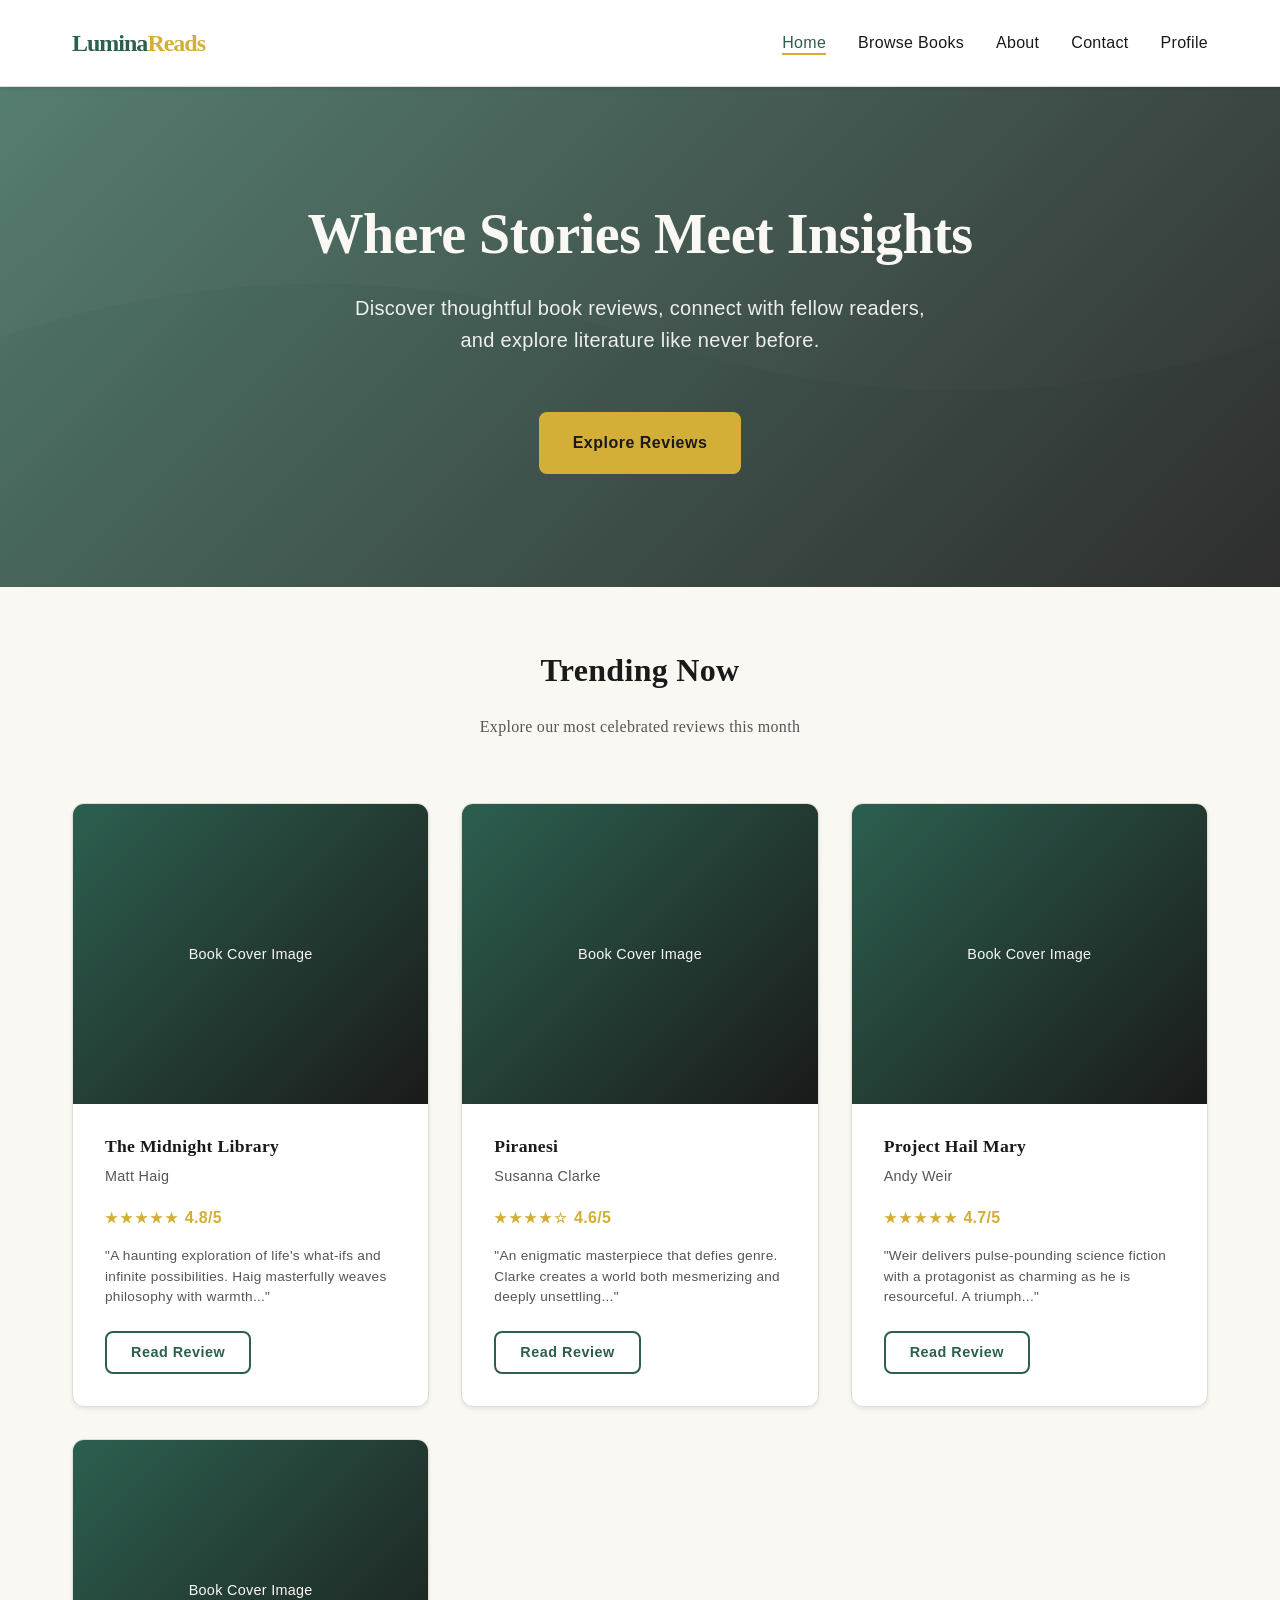
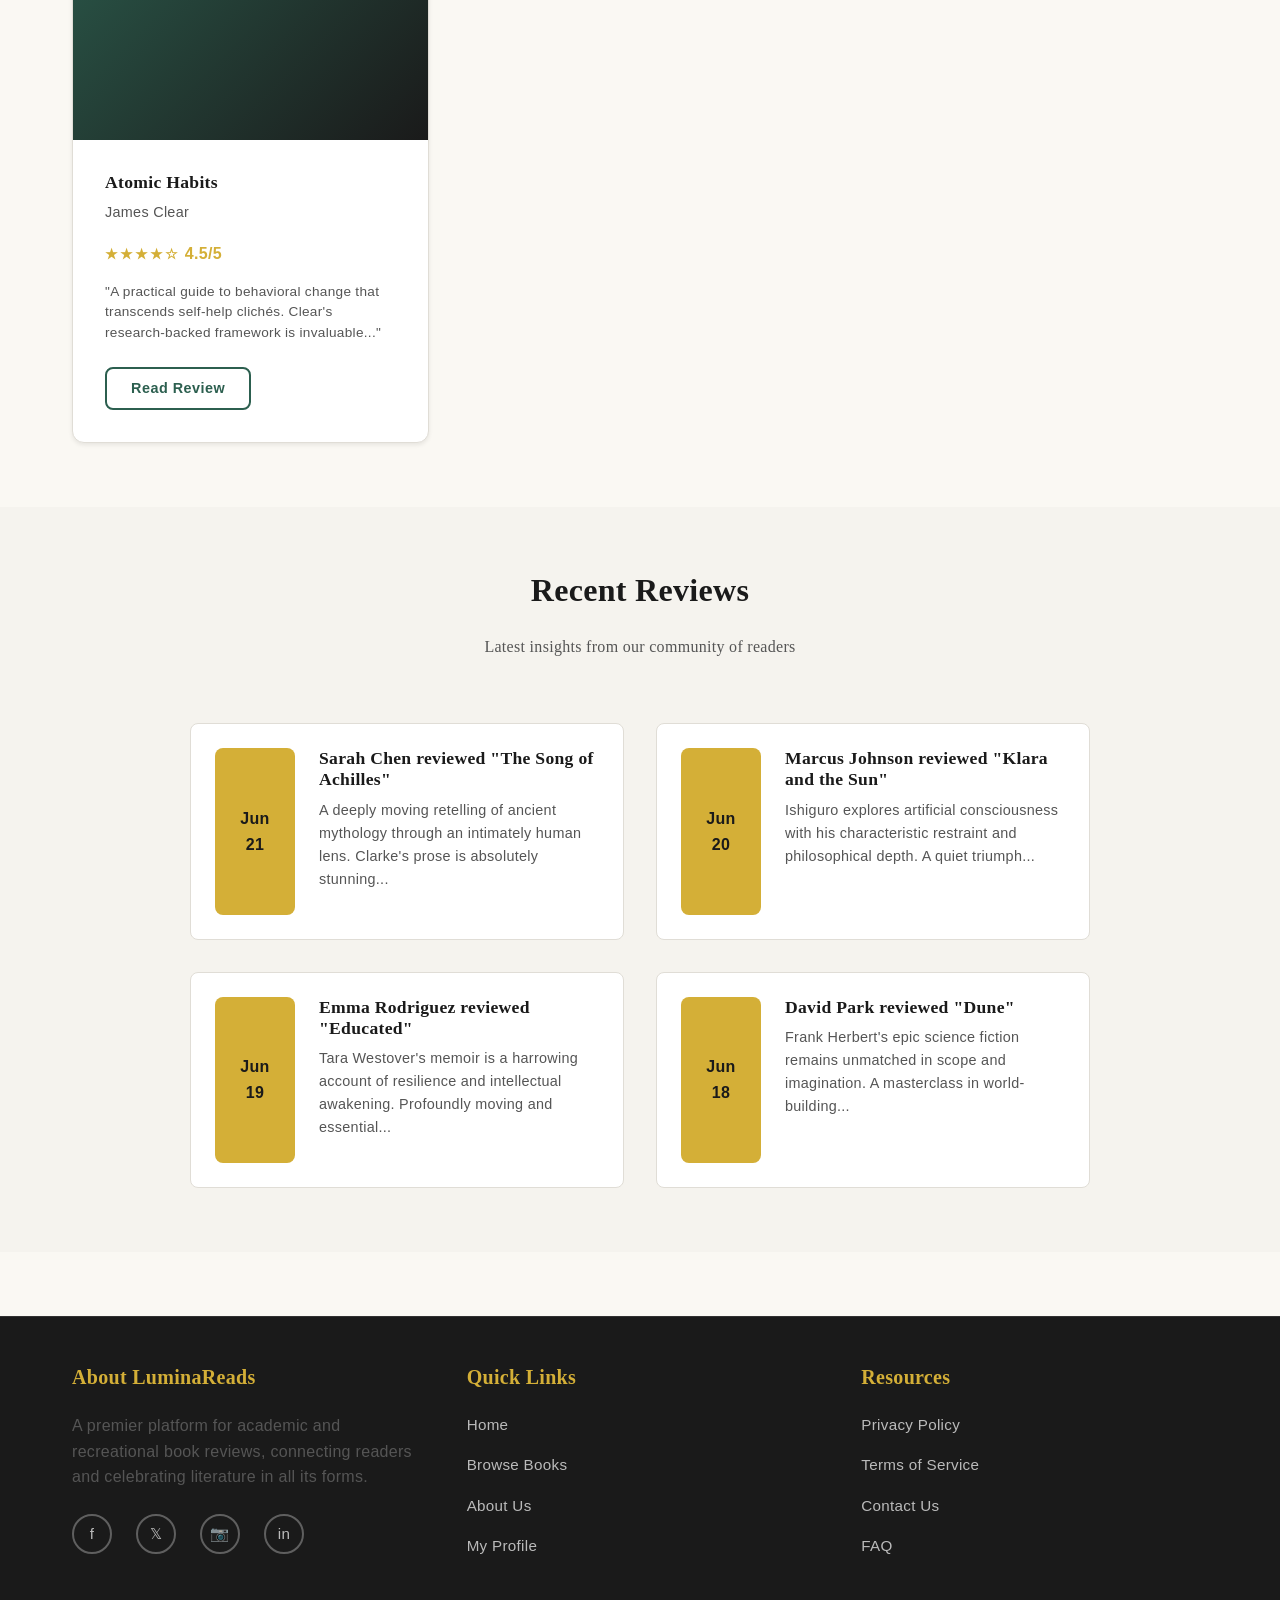
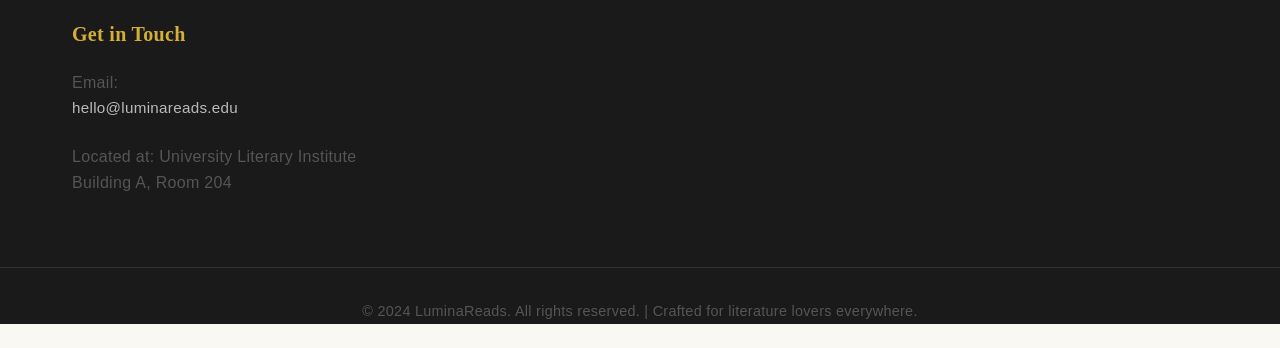
==== index.html @ 2a42e75f "Initial commit from v0" ====
<!DOCTYPE html>
<html lang="en">
<head>
  <meta charset="UTF-8">
  <meta name="viewport" content="width=device-width, initial-scale=1.0">
  <meta name="description" content="LuminaReads - Your Premier Platform for Book Reviews and Literary Insights">
  <title>LuminaReads - Book Reviews & Literary Insights</title>
  <link rel="stylesheet" href="css/styles.css">
</head>
<body>
  <!-- ============================================================
       HEADER & NAVIGATION
       ============================================================ -->
  <header>
    <div class="header-container">
      <div class="logo">Lumina<span>Reads</span></div>
      <nav>
        <ul>
          <li><a href="index.html" class="active">Home</a></li>
          <li><a href="books.html">Browse Books</a></li>
          <li><a href="about.html">About</a></li>
          <li><a href="contact.html">Contact</a></li>
          <li><a href="profile.html">Profile</a></li>
        </ul>
      </nav>
    </div>
  </header>

  <!-- ============================================================
       HERO SECTION
       ============================================================ -->
  <section class="hero">
    <h1>Where Stories Meet Insights</h1>
    <p class="subtitle">Discover thoughtful book reviews, connect with fellow readers, and explore literature like never before.</p>
    <a href="books.html" class="btn btn-primary">Explore Reviews</a>
  </section>

  <!-- ============================================================
       FEATURED BOOKS SECTION
       ============================================================ -->
  <section class="section">
    <div class="container">
      <div class="section-title">
        <h2>Trending Now</h2>
        <p>Explore our most celebrated reviews this month</p>
      </div>

      <div class="grid grid-3">
        <!-- Book Card 1 -->
        <div class="book-card">
          <div class="book-card-image">
            <span>Book Cover Image</span>
          </div>
          <div class="book-card-content">
            <h3 class="book-card-title">The Midnight Library</h3>
            <p class="book-card-author">Matt Haig</p>
            <div class="rating">
              <span class="stars">★★★★★</span> 4.8/5
            </div>
            <p class="review-snippet">"A haunting exploration of life's what-ifs and infinite possibilities. Haig masterfully weaves philosophy with warmth..."</p>
            <div class="book-card-footer">
              <a href="book-detail.html" class="btn btn-small btn-secondary">Read Review</a>
            </div>
          </div>
        </div>

        <!-- Book Card 2 -->
        <div class="book-card">
          <div class="book-card-image">
            <span>Book Cover Image</span>
          </div>
          <div class="book-card-content">
            <h3 class="book-card-title">Piranesi</h3>
            <p class="book-card-author">Susanna Clarke</p>
            <div class="rating">
              <span class="stars">★★★★☆</span> 4.6/5
            </div>
            <p class="review-snippet">"An enigmatic masterpiece that defies genre. Clarke creates a world both mesmerizing and deeply unsettling..."</p>
            <div class="book-card-footer">
              <a href="book-detail.html" class="btn btn-small btn-secondary">Read Review</a>
            </div>
          </div>
        </div>

        <!-- Book Card 3 -->
        <div class="book-card">
          <div class="book-card-image">
            <span>Book Cover Image</span>
          </div>
          <div class="book-card-content">
            <h3 class="book-card-title">Project Hail Mary</h3>
            <p class="book-card-author">Andy Weir</p>
            <div class="rating">
              <span class="stars">★★★★★</span> 4.7/5
            </div>
            <p class="review-snippet">"Weir delivers pulse-pounding science fiction with a protagonist as charming as he is resourceful. A triumph..."</p>
            <div class="book-card-footer">
              <a href="book-detail.html" class="btn btn-small btn-secondary">Read Review</a>
            </div>
          </div>
        </div>

        <!-- Book Card 4 -->
        <div class="book-card">
          <div class="book-card-image">
            <span>Book Cover Image</span>
          </div>
          <div class="book-card-content">
            <h3 class="book-card-title">Atomic Habits</h3>
            <p class="book-card-author">James Clear</p>
            <div class="rating">
              <span class="stars">★★★★☆</span> 4.5/5
            </div>
            <p class="review-snippet">"A practical guide to behavioral change that transcends self-help clichés. Clear's research-backed framework is invaluable..."</p>
            <div class="book-card-footer">
              <a href="book-detail.html" class="btn btn-small btn-secondary">Read Review</a>
            </div>
          </div>
        </div>
      </div>
    </div>
  </section>

  <!-- ============================================================
       RECENT ACTIVITY SECTION
       ============================================================ -->
  <section class="section" style="background-color: var(--hover-bg);">
    <div class="container">
      <div class="section-title">
        <h2>Recent Reviews</h2>
        <p>Latest insights from our community of readers</p>
      </div>

      <div class="grid grid-2" style="max-width: 900px; margin: 0 auto;">
        <!-- Activity Item 1 -->
        <div class="activity-item">
          <div class="activity-date">
            <strong>Jun</strong>
            <span>21</span>
          </div>
          <div class="activity-info">
            <h5>Sarah Chen reviewed "The Song of Achilles"</h5>
            <p class="activity-text">A deeply moving retelling of ancient mythology through an intimately human lens. Clarke's prose is absolutely stunning...</p>
          </div>
        </div>

        <!-- Activity Item 2 -->
        <div class="activity-item">
          <div class="activity-date">
            <strong>Jun</strong>
            <span>20</span>
          </div>
          <div class="activity-info">
            <h5>Marcus Johnson reviewed "Klara and the Sun"</h5>
            <p class="activity-text">Ishiguro explores artificial consciousness with his characteristic restraint and philosophical depth. A quiet triumph...</p>
          </div>
        </div>

        <!-- Activity Item 3 -->
        <div class="activity-item">
          <div class="activity-date">
            <strong>Jun</strong>
            <span>19</span>
          </div>
          <div class="activity-info">
            <h5>Emma Rodriguez reviewed "Educated"</h5>
            <p class="activity-text">Tara Westover's memoir is a harrowing account of resilience and intellectual awakening. Profoundly moving and essential...</p>
          </div>
        </div>

        <!-- Activity Item 4 -->
        <div class="activity-item">
          <div class="activity-date">
            <strong>Jun</strong>
            <span>18</span>
          </div>
          <div class="activity-info">
            <h5>David Park reviewed "Dune"</h5>
            <p class="activity-text">Frank Herbert's epic science fiction remains unmatched in scope and imagination. A masterclass in world-building...</p>
          </div>
        </div>
      </div>
    </div>
  </section>

  <!-- ============================================================
       FOOTER
       ============================================================ -->
  <footer>
    <div class="footer-container">
      <div class="footer-section">
        <h4>About LuminaReads</h4>
        <p>A premier platform for academic and recreational book reviews, connecting readers and celebrating literature in all its forms.</p>
        <div class="social-links">
          <a href="#" title="Facebook">f</a>
          <a href="#" title="Twitter">𝕏</a>
          <a href="#" title="Instagram">📷</a>
          <a href="#" title="LinkedIn">in</a>
        </div>
      </div>
      <div class="footer-section">
        <h4>Quick Links</h4>
        <ul>
          <li><a href="index.html">Home</a></li>
          <li><a href="books.html">Browse Books</a></li>
          <li><a href="about.html">About Us</a></li>
          <li><a href="profile.html">My Profile</a></li>
        </ul>
      </div>
      <div class="footer-section">
        <h4>Resources</h4>
        <ul>
          <li><a href="#privacy">Privacy Policy</a></li>
          <li><a href="#terms">Terms of Service</a></li>
          <li><a href="contact.html">Contact Us</a></li>
          <li><a href="#faq">FAQ</a></li>
        </ul>
      </div>
      <div class="footer-section">
        <h4>Get in Touch</h4>
        <p>Email: <a href="mailto:hello@luminareads.edu">hello@luminareads.edu</a></p>
        <p>Located at: University Literary Institute<br>Building A, Room 204</p>
      </div>
    </div>
    <div class="footer-bottom">
      <p>&copy; 2024 LuminaReads. All rights reserved. | Crafted for literature lovers everywhere.</p>
    </div>
  </footer>
</body>
</html>
---- css/styles.css ----
/* ============================================================
   LUMINAREADS - Global Stylesheet
   Professional Book Review Platform
   ============================================================ */

/* ============================================================
   1. CSS VARIABLES & COLOR PALETTE
   ============================================================ */

:root {
  /* Primary Colors */
  --primary: #1a1a1a;           /* Deep charcoal for text */
  --secondary: #2c5f4f;         /* Emerald green for accents */
  --accent: #d4af37;            /* Warm gold for highlights */
  --background: #faf8f3;        /* Warm cream/off-white */
  --surface: #ffffff;           /* Pure white for cards */
  
  /* Neutral Palette */
  --text-primary: #1a1a1a;
  --text-secondary: #555555;
  --text-light: #999999;
  --border-color: #e0ddd6;
  --hover-bg: #f5f3ee;
  
  /* Typography */
  --font-serif: 'Georgia', 'Garamond', serif;
  --font-sans: 'Segoe UI', 'Trebuchet MS', sans-serif;
  
  /* Spacing */
  --spacing-xs: 0.5rem;
  --spacing-sm: 1rem;
  --spacing-md: 1.5rem;
  --spacing-lg: 2rem;
  --spacing-xl: 3rem;
  --spacing-xxl: 4rem;
  
  /* Border Radius */
  --radius-sm: 4px;
  --radius-md: 8px;
  --radius-lg: 12px;
  
  /* Shadows */
  --shadow-sm: 0 2px 4px rgba(0, 0, 0, 0.08);
  --shadow-md: 0 4px 12px rgba(0, 0, 0, 0.12);
  --shadow-lg: 0 12px 32px rgba(0, 0, 0, 0.15);
  
  /* Transitions */
  --transition: all 0.3s ease;
}

/* ============================================================
   2. RESET & BASE STYLES
   ============================================================ */

* {
  margin: 0;
  padding: 0;
  box-sizing: border-box;
}

html {
  scroll-behavior: smooth;
  font-size: 16px;
}

body {
  font-family: var(--font-sans);
  background-color: var(--background);
  color: var(--text-primary);
  line-height: 1.6;
  letter-spacing: 0.3px;
}

img {
  max-width: 100%;
  height: auto;
  display: block;
}

a {
  color: var(--secondary);
  text-decoration: none;
  transition: var(--transition);
}

a:hover {
  color: var(--accent);
}

/* ============================================================
   3. TYPOGRAPHY
   ============================================================ */

h1, h2, h3, h4, h5, h6 {
  font-family: var(--font-serif);
  color: var(--text-primary);
  margin-bottom: var(--spacing-sm);
  line-height: 1.2;
  font-weight: 600;
}

h1 {
  font-size: 3rem;
  letter-spacing: -0.5px;
}

h2 {
  font-size: 2rem;
  margin-bottom: var(--spacing-md);
}

h3 {
  font-size: 1.5rem;
  margin-bottom: var(--spacing-sm);
}

h4 {
  font-size: 1.25rem;
}

h5 {
  font-size: 1.1rem;
}

h6 {
  font-size: 1rem;
}

p {
  margin-bottom: var(--spacing-md);
  color: var(--text-secondary);
}

.subtitle {
  font-size: 1.1rem;
  color: var(--text-secondary);
  margin-bottom: var(--spacing-lg);
}

/* ============================================================
   4. HEADER & NAVIGATION
   ============================================================ */

header {
  background-color: var(--surface);
  border-bottom: 1px solid var(--border-color);
  position: sticky;
  top: 0;
  z-index: 1000;
  box-shadow: var(--shadow-sm);
}

.header-container {
  display: flex;
  justify-content: space-between;
  align-items: center;
  max-width: 1200px;
  margin: 0 auto;
  padding: var(--spacing-md) var(--spacing-lg);
}

.logo {
  font-family: var(--font-serif);
  font-size: 1.5rem;
  font-weight: 700;
  color: var(--secondary);
  letter-spacing: -1px;
}

.logo span {
  color: var(--accent);
}

nav ul {
  display: flex;
  list-style: none;
  gap: var(--spacing-lg);
}

nav a {
  font-weight: 500;
  color: var(--text-primary);
  position: relative;
  padding-bottom: 4px;
}

nav a::after {
  content: '';
  position: absolute;
  bottom: 0;
  left: 0;
  width: 0;
  height: 2px;
  background-color: var(--accent);
  transition: width 0.3s ease;
}

nav a:hover::after,
nav a.active::after {
  width: 100%;
}

nav a.active {
  color: var(--secondary);
}

/* ============================================================
   5. FOOTER
   ============================================================ */

footer {
  background-color: var(--primary);
  color: var(--background);
  margin-top: var(--spacing-xxl);
  border-top: 1px solid rgba(255, 255, 255, 0.1);
}

.footer-container {
  max-width: 1200px;
  margin: 0 auto;
  padding: var(--spacing-xl) var(--spacing-lg);
  display: grid;
  grid-template-columns: repeat(auto-fit, minmax(250px, 1fr));
  gap: var(--spacing-xl);
}

.footer-section h4 {
  color: var(--accent);
  margin-bottom: var(--spacing-md);
  font-family: var(--font-serif);
}

.footer-section ul {
  list-style: none;
}

.footer-section a {
  color: rgba(255, 255, 255, 0.7);
  font-size: 0.95rem;
  margin-bottom: var(--spacing-sm);
  display: block;
}

.footer-section a:hover {
  color: var(--accent);
}

.social-links {
  display: flex;
  gap: var(--spacing-md);
}

.social-links a {
  display: inline-flex;
  align-items: center;
  justify-content: center;
  width: 40px;
  height: 40px;
  border: 2px solid rgba(255, 255, 255, 0.3);
  border-radius: 50%;
  transition: var(--transition);
  margin: 0;
}

.social-links a:hover {
  border-color: var(--accent);
  background-color: var(--accent);
}

.footer-bottom {
  text-align: center;
  padding-top: var(--spacing-lg);
  border-top: 1px solid rgba(255, 255, 255, 0.1);
  color: rgba(255, 255, 255, 0.6);
  font-size: 0.9rem;
}

/* ============================================================
   6. BUTTONS & FORMS
   ============================================================ */

.btn {
  display: inline-block;
  padding: var(--spacing-sm) var(--spacing-lg);
  border: 2px solid var(--secondary);
  background-color: var(--secondary);
  color: var(--background);
  font-family: var(--font-sans);
  font-size: 1rem;
  font-weight: 600;
  border-radius: var(--radius-md);
  cursor: pointer;
  transition: var(--transition);
  text-align: center;
  letter-spacing: 0.5px;
}

.btn:hover {
  background-color: var(--accent);
  border-color: var(--accent);
  transform: translateY(-2px);
  box-shadow: var(--shadow-md);
}

.btn-primary {
  background-color: var(--secondary);
  border-color: var(--secondary);
}

.btn-secondary {
  background-color: transparent;
  color: var(--secondary);
  border-color: var(--secondary);
}

.btn-secondary:hover {
  background-color: var(--secondary);
  color: var(--background);
}

.btn-small {
  padding: var(--spacing-xs) var(--spacing-md);
  font-size: 0.9rem;
}

form {
  display: flex;
  flex-direction: column;
  gap: var(--spacing-md);
}

.form-group {
  display: flex;
  flex-direction: column;
}

label {
  font-weight: 600;
  margin-bottom: var(--spacing-xs);
  color: var(--text-primary);
}

input,
textarea,
select {
  padding: var(--spacing-sm);
  border: 1px solid var(--border-color);
  border-radius: var(--radius-md);
  font-family: var(--font-sans);
  font-size: 1rem;
  background-color: var(--surface);
  color: var(--text-primary);
  transition: var(--transition);
}

input:focus,
textarea:focus,
select:focus {
  outline: none;
  border-color: var(--secondary);
  box-shadow: 0 0 0 3px rgba(44, 95, 79, 0.1);
}

textarea {
  resize: vertical;
  min-height: 120px;
  font-family: var(--font-sans);
}

/* ============================================================
   7. CARDS & CONTAINERS
   ============================================================ */

.card {
  background-color: var(--surface);
  border: 1px solid var(--border-color);
  border-radius: var(--radius-lg);
  padding: var(--spacing-lg);
  transition: var(--transition);
  box-shadow: var(--shadow-sm);
}

.card:hover {
  box-shadow: var(--shadow-lg);
  transform: translateY(-4px);
}

.book-card {
  background-color: var(--surface);
  border: 1px solid var(--border-color);
  border-radius: var(--radius-lg);
  overflow: hidden;
  transition: var(--transition);
  box-shadow: var(--shadow-sm);
}

.book-card:hover {
  box-shadow: var(--shadow-lg);
  transform: translateY(-6px);
}

.book-card-image {
  width: 100%;
  height: 300px;
  background: linear-gradient(135deg, #2c5f4f 0%, #1a1a1a 100%);
  display: flex;
  align-items: center;
  justify-content: center;
  color: var(--background);
  font-size: 0.9rem;
  overflow: hidden;
  position: relative;
}

.book-card-image img {
  width: 100%;
  height: 100%;
  object-fit: cover;
}

.book-card-content {
  padding: var(--spacing-lg);
}

.book-card-title {
  font-family: var(--font-serif);
  font-size: 1.1rem;
  margin-bottom: var(--spacing-xs);
}

.book-card-author {
  color: var(--text-secondary);
  font-size: 0.9rem;
  margin-bottom: var(--spacing-sm);
}

.rating {
  color: var(--accent);
  font-weight: 600;
  margin-bottom: var(--spacing-sm);
}

.stars {
  color: var(--accent);
  font-size: 0.9rem;
  letter-spacing: 2px;
}

.review-snippet {
  color: var(--text-secondary);
  font-size: 0.85rem;
  line-height: 1.5;
  margin-bottom: var(--spacing-md);
}

.book-card-footer {
  display: flex;
  justify-content: space-between;
  align-items: center;
}

/* ============================================================
   8. LAYOUT SECTIONS
   ============================================================ */

.container {
  max-width: 1200px;
  margin: 0 auto;
  padding: 0 var(--spacing-lg);
}

.section {
  padding: var(--spacing-xxl) var(--spacing-lg);
}

.section-title {
  text-align: center;
  margin-bottom: var(--spacing-xxl);
  font-family: var(--font-serif);
}

.section-title h2 {
  margin-bottom: var(--spacing-md);
}

.section-title p {
  color: var(--text-secondary);
  max-width: 600px;
  margin: 0 auto;
}

/* ============================================================
   9. GRIDS
   ============================================================ */

.grid {
  display: grid;
  gap: var(--spacing-lg);
}

.grid-2 {
  grid-template-columns: repeat(auto-fit, minmax(350px, 1fr));
}

.grid-3 {
  grid-template-columns: repeat(auto-fit, minmax(280px, 1fr));
}

.grid-4 {
  grid-template-columns: repeat(auto-fit, minmax(240px, 1fr));
}

/* ============================================================
   10. HERO SECTION
   ============================================================ */

.hero {
  background: linear-gradient(135deg, rgba(44, 95, 79, 0.8) 0%, rgba(26, 26, 26, 0.9) 100%),
              url('data:image/svg+xml,<svg xmlns="http://www.w3.org/2000/svg" viewBox="0 0 1200 600"><rect fill="%23faf8f3" width="1200" height="600"/><path fill="%232c5f4f" opacity="0.1" d="M0 300 Q300 200 600 300 T1200 300 L1200 600 L0 600 Z"/></svg>');
  background-size: cover;
  background-position: center;
  color: var(--background);
  padding: var(--spacing-xxl) var(--spacing-lg);
  text-align: center;
  min-height: 500px;
  display: flex;
  flex-direction: column;
  justify-content: center;
  align-items: center;
}

.hero h1 {
  color: var(--background);
  margin-bottom: var(--spacing-md);
  font-size: 3.5rem;
}

.hero p {
  color: rgba(255, 255, 255, 0.9);
  font-size: 1.25rem;
  margin-bottom: var(--spacing-lg);
  max-width: 600px;
}

.hero .btn {
  align-self: center;
  margin-top: var(--spacing-md);
  background-color: var(--accent);
  border-color: var(--accent);
  color: var(--primary);
}

.hero .btn:hover {
  background-color: var(--background);
  border-color: var(--background);
  color: var(--primary);
}

/* ============================================================
   11. SIDEBAR & FILTERING
   ============================================================ */

.content-wrapper {
  display: grid;
  grid-template-columns: 280px 1fr;
  gap: var(--spacing-xl);
  padding: var(--spacing-xl) var(--spacing-lg);
  max-width: 1400px;
  margin: 0 auto;
}

.sidebar {
  background-color: var(--surface);
  border: 1px solid var(--border-color);
  border-radius: var(--radius-lg);
  padding: var(--spacing-lg);
  height: fit-content;
  box-shadow: var(--shadow-sm);
}

.filter-group {
  margin-bottom: var(--spacing-lg);
  padding-bottom: var(--spacing-lg);
  border-bottom: 1px solid var(--border-color);
}

.filter-group:last-child {
  border-bottom: none;
  margin-bottom: 0;
  padding-bottom: 0;
}

.filter-group h4 {
  margin-bottom: var(--spacing-md);
  font-size: 1rem;
}

.filter-option {
  display: flex;
  align-items: center;
  margin-bottom: var(--spacing-sm);
  cursor: pointer;
}

.filter-option input[type="radio"],
.filter-option input[type="checkbox"] {
  margin-right: var(--spacing-sm);
  cursor: pointer;
}

.filter-option label {
  cursor: pointer;
  margin: 0;
  font-weight: 400;
  color: var(--text-secondary);
}

.filter-option:hover label {
  color: var(--secondary);
}

/* ============================================================
   12. PROFILE & COMMENTS
   ============================================================ */

.profile-banner {
  background-color: var(--surface);
  border-bottom: 1px solid var(--border-color);
  padding: var(--spacing-xl) var(--spacing-lg);
  display: grid;
  grid-template-columns: auto 1fr;
  gap: var(--spacing-lg);
  align-items: center;
}

.profile-avatar {
  width: 120px;
  height: 120px;
  border-radius: 50%;
  background: linear-gradient(135deg, #2c5f4f 0%, #1a1a1a 100%);
  display: flex;
  align-items: center;
  justify-content: center;
  color: var(--background);
  font-size: 3rem;
}

.profile-info h2 {
  margin-bottom: var(--spacing-xs);
}

.profile-bio {
  color: var(--text-secondary);
  margin-bottom: var(--spacing-md);
}

.profile-stats {
  display: flex;
  gap: var(--spacing-xl);
}

.stat {
  text-align: center;
}

.stat-value {
  font-size: 1.5rem;
  font-weight: 700;
  color: var(--secondary);
}

.stat-label {
  font-size: 0.85rem;
  color: var(--text-secondary);
}

/* Comment Section */

.comment-section {
  margin-top: var(--spacing-xl);
  padding-top: var(--spacing-xl);
  border-top: 1px solid var(--border-color);
}

.comment {
  display: grid;
  grid-template-columns: 60px 1fr;
  gap: var(--spacing-lg);
  padding: var(--spacing-lg);
  background-color: var(--surface);
  border: 1px solid var(--border-color);
  border-radius: var(--radius-md);
  margin-bottom: var(--spacing-md);
}

.comment-avatar {
  width: 60px;
  height: 60px;
  border-radius: 50%;
  background: linear-gradient(135deg, #d4af37 0%, #2c5f4f 100%);
  display: flex;
  align-items: center;
  justify-content: center;
  color: var(--background);
  font-weight: 700;
}

.comment-body h5 {
  margin-bottom: var(--spacing-xs);
}

.comment-meta {
  font-size: 0.85rem;
  color: var(--text-light);
  margin-bottom: var(--spacing-sm);
}

.comment-text {
  color: var(--text-secondary);
  line-height: 1.6;
}

/* ============================================================
   13. BOOK DETAIL
   ============================================================ */

.book-detail-header {
  display: grid;
  grid-template-columns: 300px 1fr;
  gap: var(--spacing-xl);
  padding: var(--spacing-xl) var(--spacing-lg);
  max-width: 1200px;
  margin: 0 auto;
}

.book-detail-image {
  width: 100%;
  height: 450px;
  background: linear-gradient(135deg, #2c5f4f 0%, #1a1a1a 100%);
  border-radius: var(--radius-lg);
  display: flex;
  align-items: center;
  justify-content: center;
  color: var(--background);
  font-size: 0.9rem;
  box-shadow: var(--shadow-lg);
}

.book-detail-image img {
  width: 100%;
  height: 100%;
  object-fit: cover;
  border-radius: var(--radius-lg);
}

.book-detail-info h1 {
  margin-bottom: var(--spacing-md);
}

.book-meta {
  display: flex;
  flex-wrap: wrap;
  gap: var(--spacing-md);
  margin-bottom: var(--spacing-lg);
}

.book-meta-item {
  display: flex;
  flex-direction: column;
}

.book-meta-label {
  font-size: 0.85rem;
  color: var(--text-light);
  font-weight: 600;
  text-transform: uppercase;
  letter-spacing: 1px;
}

.book-meta-value {
  font-size: 1.1rem;
  color: var(--text-primary);
  margin-top: 2px;
}

.rating-badge {
  background-color: var(--accent);
  color: var(--primary);
  padding: var(--spacing-md) var(--spacing-lg);
  border-radius: var(--radius-md);
  font-weight: 700;
  display: inline-block;
  margin-bottom: var(--spacing-lg);
}

.rating-badge span {
  display: block;
  font-size: 0.85rem;
  font-weight: 400;
  opacity: 0.85;
}

.review-content {
  max-width: 800px;
  padding: var(--spacing-xl) var(--spacing-lg);
  background-color: var(--surface);
  border: 1px solid var(--border-color);
  border-radius: var(--radius-lg);
  margin: var(--spacing-xl) auto;
}

.review-content h3 {
  font-family: var(--font-serif);
  margin-top: var(--spacing-lg);
  margin-bottom: var(--spacing-md);
}

.review-content p {
  line-height: 1.8;
  color: var(--text-secondary);
}

.pull-quote {
  border-left: 4px solid var(--accent);
  padding-left: var(--spacing-lg);
  margin: var(--spacing-lg) 0;
  font-style: italic;
  color: var(--text-primary);
  font-size: 1.1rem;
}

/* ============================================================
   14. RECENT ACTIVITY
   ============================================================ */

.activity-list {
  display: flex;
  flex-direction: column;
  gap: var(--spacing-md);
}

.activity-item {
  display: grid;
  grid-template-columns: 80px 1fr;
  gap: var(--spacing-md);
  padding: var(--spacing-md);
  background-color: var(--surface);
  border-radius: var(--radius-md);
  border: 1px solid var(--border-color);
  transition: var(--transition);
}

.activity-item:hover {
  background-color: var(--hover-bg);
}

.activity-date {
  background-color: var(--accent);
  color: var(--primary);
  border-radius: var(--radius-md);
  display: flex;
  flex-direction: column;
  align-items: center;
  justify-content: center;
  padding: var(--spacing-sm);
  font-weight: 700;
  text-align: center;
}

.activity-info h5 {
  margin-bottom: var(--spacing-xs);
}

.activity-text {
  color: var(--text-secondary);
  font-size: 0.9rem;
}

/* ============================================================
   15. RESPONSIVE DESIGN
   ============================================================ */

@media (max-width: 768px) {
  h1 {
    font-size: 2rem;
  }

  h2 {
    font-size: 1.5rem;
  }

  .header-container {
    flex-direction: column;
    gap: var(--spacing-md);
    padding: var(--spacing-md);
  }

  nav ul {
    gap: var(--spacing-md);
    justify-content: center;
    flex-wrap: wrap;
  }

  .hero h1 {
    font-size: 2rem;
  }

  .hero p {
    font-size: 1rem;
  }

  .hero {
    min-height: 350px;
  }

  .content-wrapper {
    grid-template-columns: 1fr;
    padding: var(--spacing-lg);
  }

  .sidebar {
    display: grid;
    grid-template-columns: repeat(auto-fit, minmax(200px, 1fr));
    gap: var(--spacing-md);
    height: auto;
  }

  .filter-group {
    border-bottom: none;
    border-right: 1px solid var(--border-color);
    margin-bottom: 0;
    padding-bottom: 0;
    padding-right: var(--spacing-md);
  }

  .filter-group:last-child {
    border-right: none;
  }

  .book-detail-header {
    grid-template-columns: 1fr;
    padding: var(--spacing-lg);
  }

  .book-detail-image {
    height: 350px;
  }

  .profile-banner {
    grid-template-columns: 1fr;
    text-align: center;
  }

  .profile-stats {
    justify-content: center;
  }

  .footer-container {
    grid-template-columns: 1fr;
  }
}

@media (max-width: 480px) {
  :root {
    --spacing-lg: 1.5rem;
    --spacing-xl: 2rem;
  }

  h1 {
    font-size: 1.5rem;
  }

  h2 {
    font-size: 1.25rem;
  }

  nav ul {
    flex-direction: column;
    align-items: center;
    gap: var(--spacing-sm);
  }

  .grid-2,
  .grid-3,
  .grid-4 {
    grid-template-columns: 1fr;
  }

  .header-container {
    padding: var(--spacing-sm);
  }

  .section {
    padding: var(--spacing-lg) var(--spacing-sm);
  }

  .comment {
    grid-template-columns: 1fr;
  }

  .comment-avatar {
    width: 100%;
    height: auto;
    padding: var(--spacing-sm);
  }
}
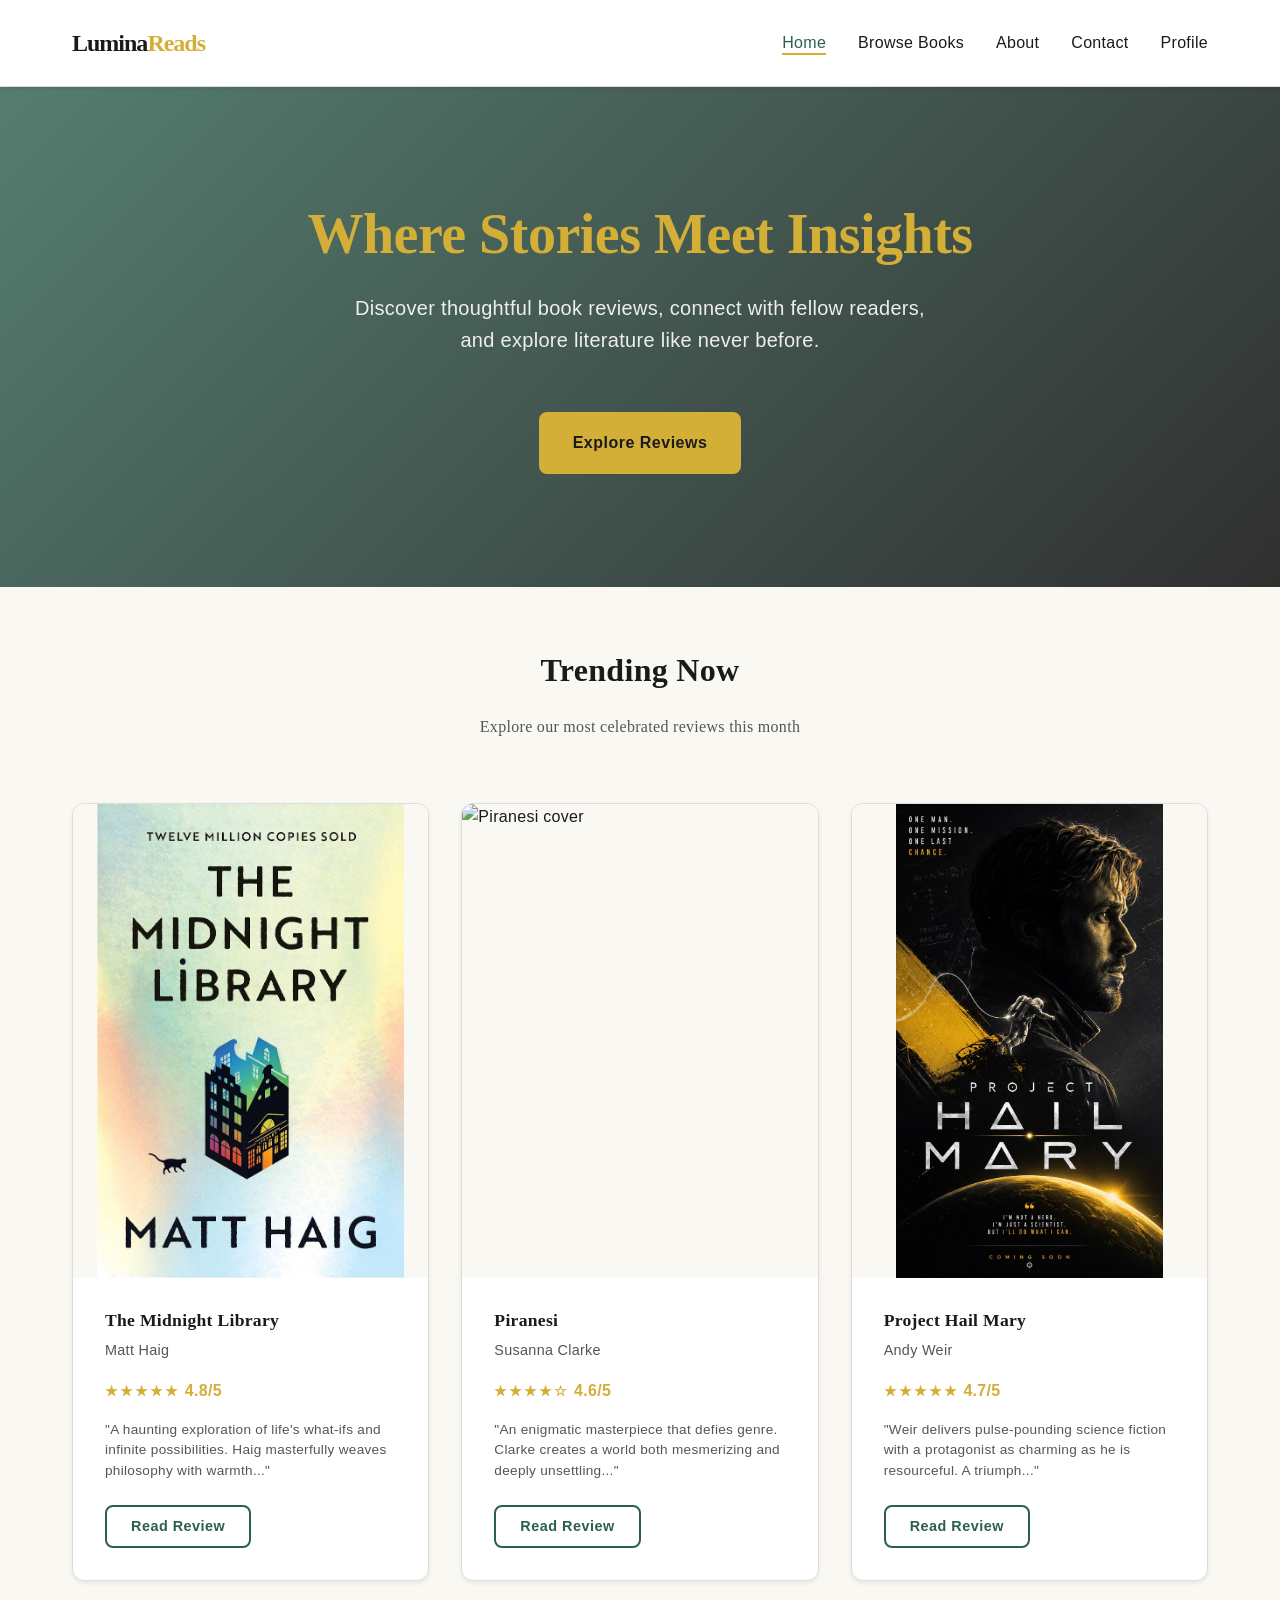
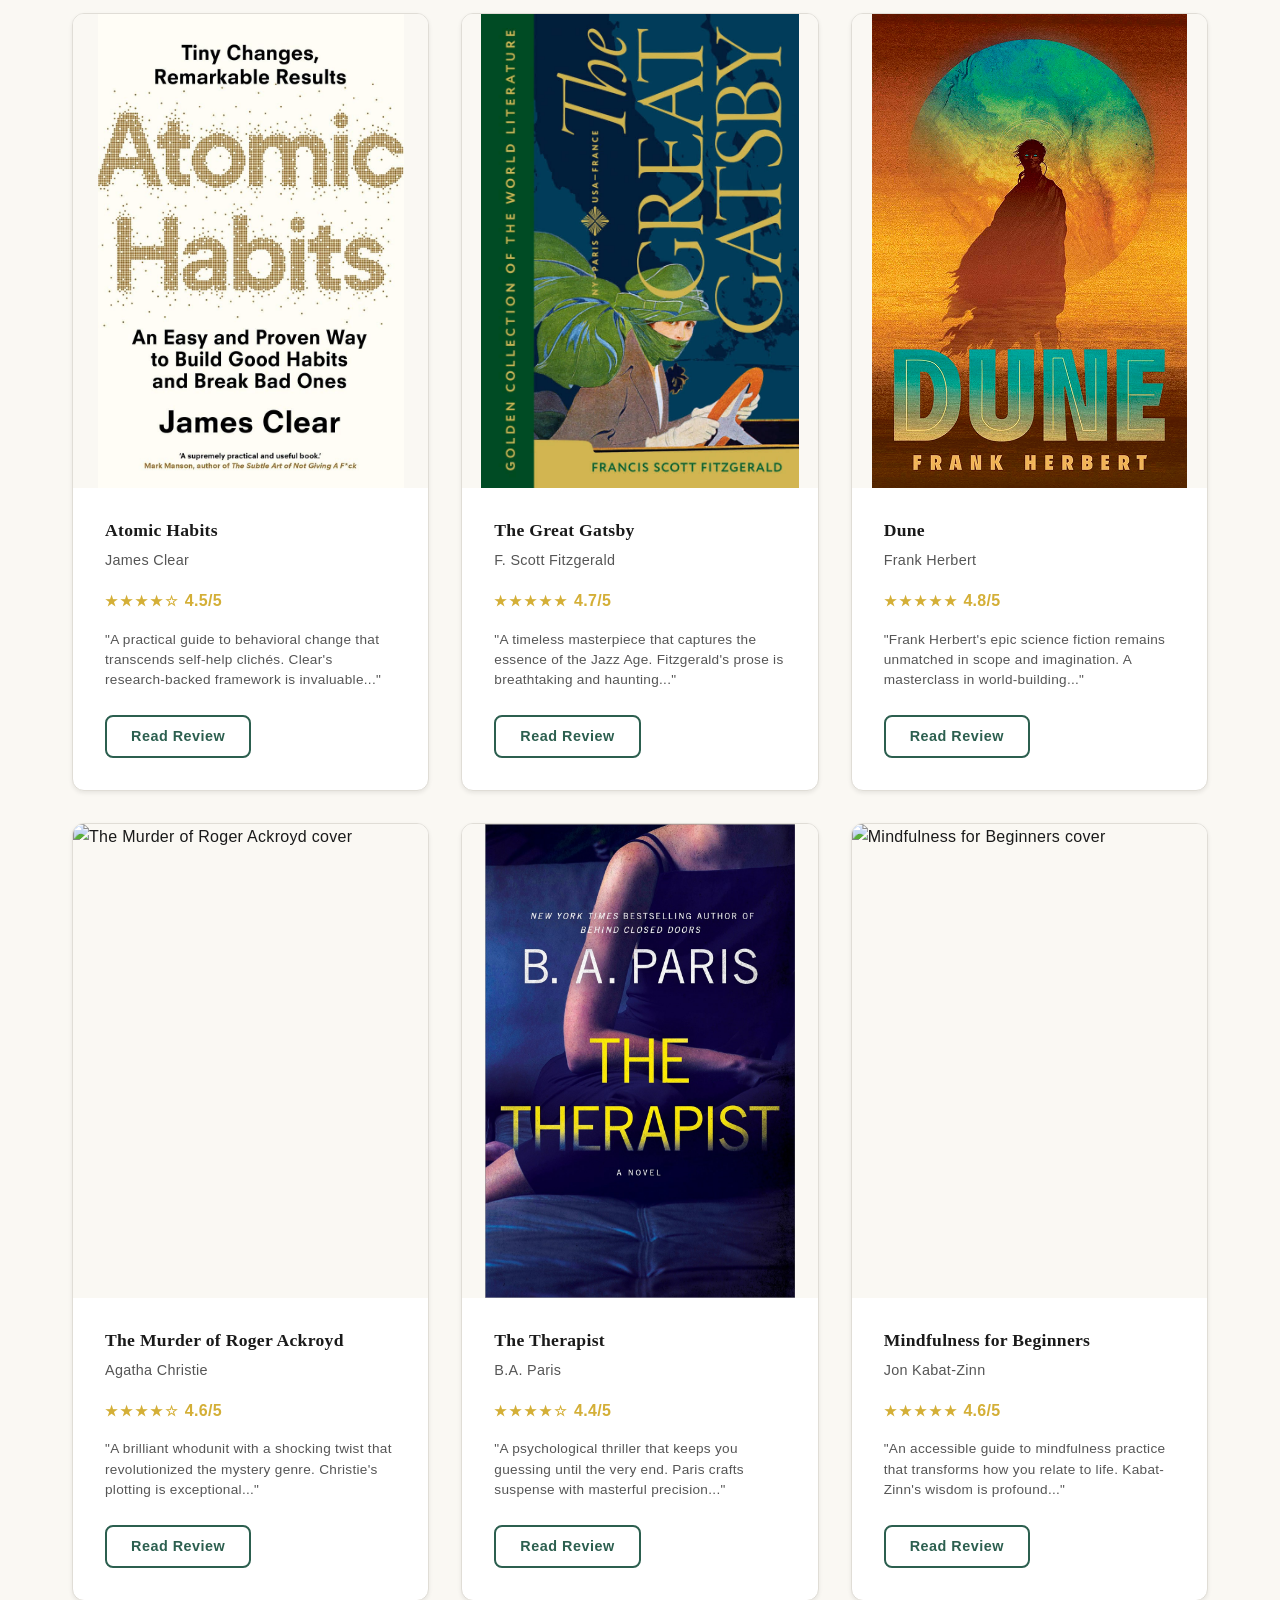
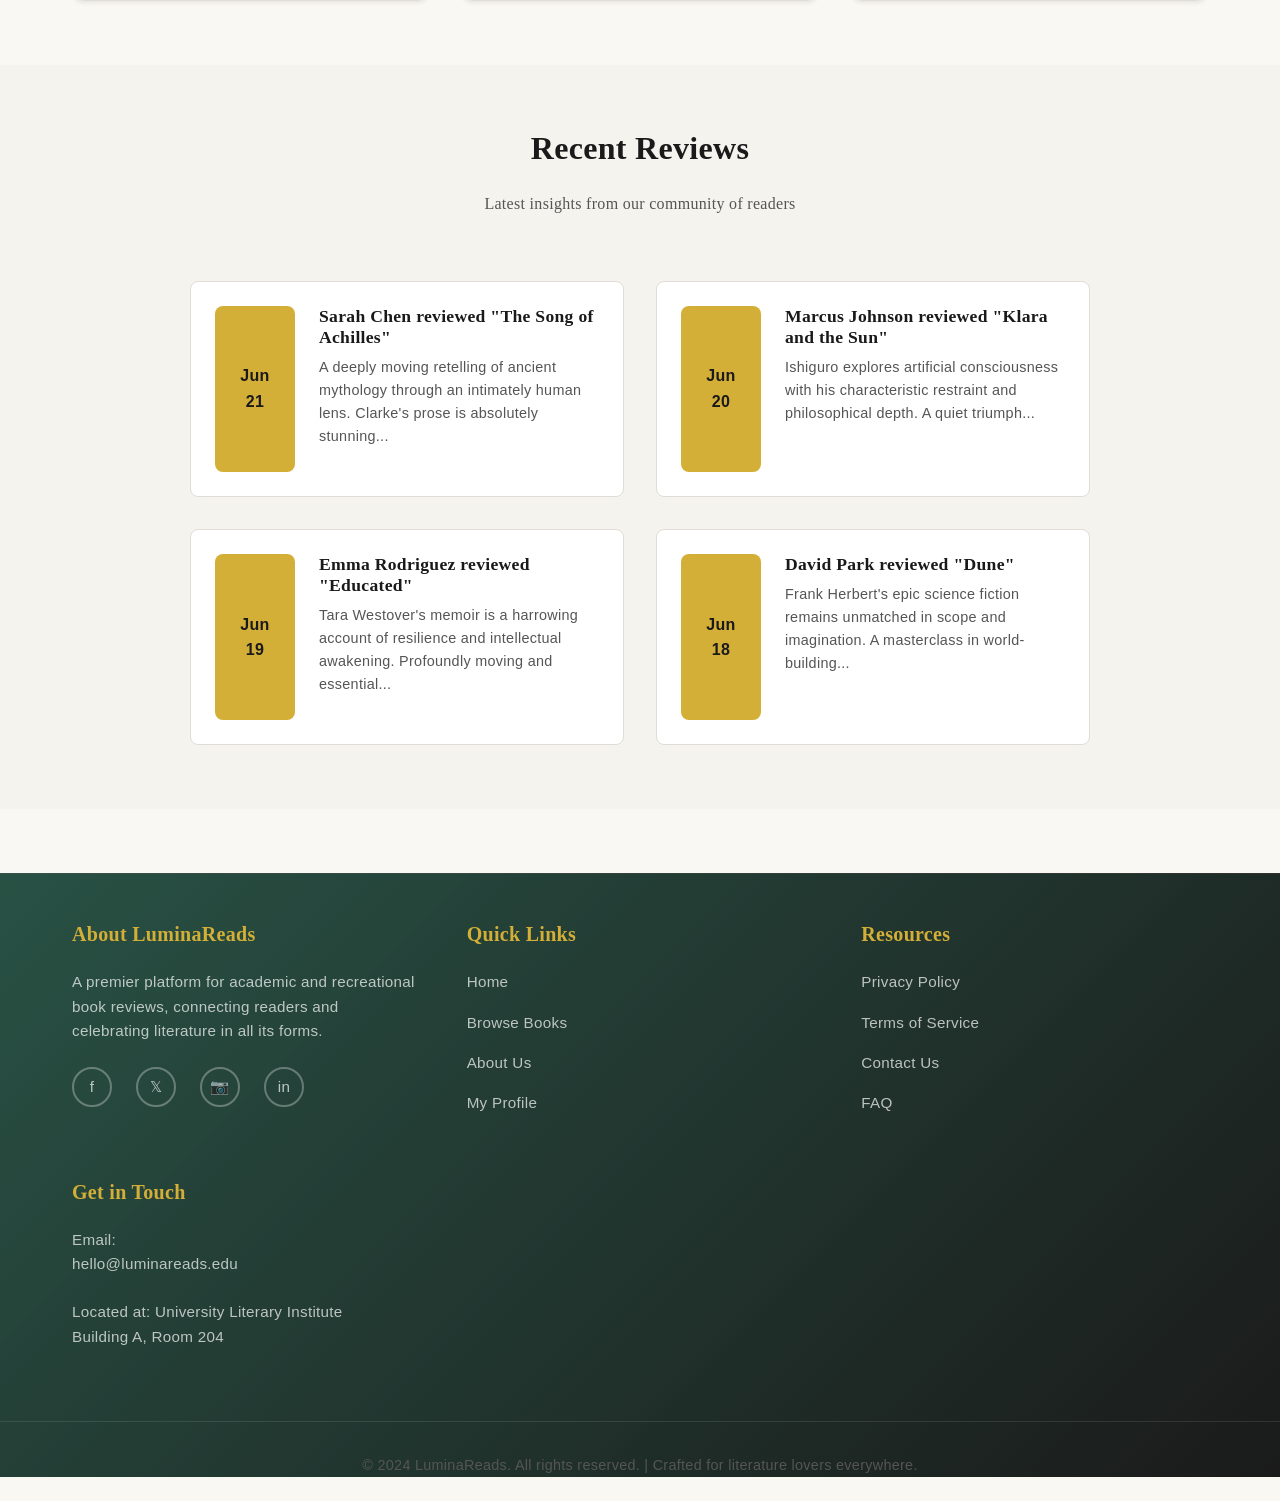
==== commit 0607c54d: "Resolve merge conflicts" ====
--- a/index.html
+++ b/index.html
@@ -14,6 +14,7 @@
   <header>
     <div class="header-container">
       <div class="logo">Lumina<span>Reads</span></div>
+      <button class="mobile-menu-toggle" aria-label="Toggle menu" aria-expanded="false">☰</button>
       <nav>
         <ul>
           <li><a href="index.html" class="active">Home</a></li>
@@ -30,7 +31,7 @@
        HERO SECTION
        ============================================================ -->
   <section class="hero">
-    <h1>Where Stories Meet Insights</h1>
+    <h1 style="color: #d4af37;">Where Stories Meet Insights</h1>
     <p class="subtitle">Discover thoughtful book reviews, connect with fellow readers, and explore literature like never before.</p>
     <a href="books.html" class="btn btn-primary">Explore Reviews</a>
   </section>
@@ -49,7 +50,7 @@
         <!-- Book Card 1 -->
         <div class="book-card">
           <div class="book-card-image">
-            <span>Book Cover Image</span>
+            <img src="photo/71ls-I6A5KL._SY466_.jpg" alt="The Midnight Library cover">
           </div>
           <div class="book-card-content">
             <h3 class="book-card-title">The Midnight Library</h3>
@@ -67,7 +68,7 @@
         <!-- Book Card 2 -->
         <div class="book-card">
           <div class="book-card-image">
-            <span>Book Cover Image</span>
+            <img src="photo/piranesi.jpg" alt="Piranesi cover">
           </div>
           <div class="book-card-content">
             <h3 class="book-card-title">Piranesi</h3>
@@ -85,7 +86,7 @@
         <!-- Book Card 3 -->
         <div class="book-card">
           <div class="book-card-image">
-            <span>Book Cover Image</span>
+            <img src="photo/Project Hail Mary.jpg" alt="Project Hail Mary cover">
           </div>
           <div class="book-card-content">
             <h3 class="book-card-title">Project Hail Mary</h3>
@@ -103,7 +104,7 @@
         <!-- Book Card 4 -->
         <div class="book-card">
           <div class="book-card-image">
-            <span>Book Cover Image</span>
+            <img src="photo/AtomicHabits.jpg" alt="Atomic Habits cover">
           </div>
           <div class="book-card-content">
             <h3 class="book-card-title">Atomic Habits</h3>
@@ -112,6 +113,96 @@
               <span class="stars">★★★★☆</span> 4.5/5
             </div>
             <p class="review-snippet">"A practical guide to behavioral change that transcends self-help clichés. Clear's research-backed framework is invaluable..."</p>
+            <div class="book-card-footer">
+              <a href="book-detail.html" class="btn btn-small btn-secondary">Read Review</a>
+            </div>
+          </div>
+        </div>
+
+        <!-- Book Card 5 -->
+        <div class="book-card">
+          <div class="book-card-image">
+            <img src="photo/The Great Gatsby.jpg" alt="The Great Gatsby cover">
+          </div>
+          <div class="book-card-content">
+            <h3 class="book-card-title">The Great Gatsby</h3>
+            <p class="book-card-author">F. Scott Fitzgerald</p>
+            <div class="rating">
+              <span class="stars">★★★★★</span> 4.7/5
+            </div>
+            <p class="review-snippet">"A timeless masterpiece that captures the essence of the Jazz Age. Fitzgerald's prose is breathtaking and haunting..."</p>
+            <div class="book-card-footer">
+              <a href="book-detail.html" class="btn btn-small btn-secondary">Read Review</a>
+            </div>
+          </div>
+        </div>
+
+        <!-- Book Card 6 -->
+        <div class="book-card">
+          <div class="book-card-image">
+            <img src="photo/Dune.jpg" alt="Dune cover">
+          </div>
+          <div class="book-card-content">
+            <h3 class="book-card-title">Dune</h3>
+            <p class="book-card-author">Frank Herbert</p>
+            <div class="rating">
+              <span class="stars">★★★★★</span> 4.8/5
+            </div>
+            <p class="review-snippet">"Frank Herbert's epic science fiction remains unmatched in scope and imagination. A masterclass in world-building..."</p>
+            <div class="book-card-footer">
+              <a href="book-detail.html" class="btn btn-small btn-secondary">Read Review</a>
+            </div>
+          </div>
+        </div>
+
+        <!-- Book Card 7 -->
+        <div class="book-card">
+          <div class="book-card-image">
+            <img src="photo/The Murder Of Roger Ackroyd.jpg" alt="The Murder of Roger Ackroyd cover">
+          </div>
+          <div class="book-card-content">
+            <h3 class="book-card-title">The Murder of Roger Ackroyd</h3>
+            <p class="book-card-author">Agatha Christie</p>
+            <div class="rating">
+              <span class="stars">★★★★☆</span> 4.6/5
+            </div>
+            <p class="review-snippet">"A brilliant whodunit with a shocking twist that revolutionized the mystery genre. Christie's plotting is exceptional..."</p>
+            <div class="book-card-footer">
+              <a href="book-detail.html" class="btn btn-small btn-secondary">Read Review</a>
+            </div>
+          </div>
+        </div>
+
+        <!-- Book Card 8 -->
+        <div class="book-card">
+          <div class="book-card-image">
+            <img src="photo/The Therapist.jpg" alt="The Therapist cover">
+          </div>
+          <div class="book-card-content">
+            <h3 class="book-card-title">The Therapist</h3>
+            <p class="book-card-author">B.A. Paris</p>
+            <div class="rating">
+              <span class="stars">★★★★☆</span> 4.4/5
+            </div>
+            <p class="review-snippet">"A psychological thriller that keeps you guessing until the very end. Paris crafts suspense with masterful precision..."</p>
+            <div class="book-card-footer">
+              <a href="book-detail.html" class="btn btn-small btn-secondary">Read Review</a>
+            </div>
+          </div>
+        </div>
+
+        <!-- Book Card 9 -->
+        <div class="book-card">
+          <div class="book-card-image">
+            <img src="photo/Mindfulness For Beginners.jpg" alt="Mindfulness for Beginners cover">
+          </div>
+          <div class="book-card-content">
+            <h3 class="book-card-title">Mindfulness for Beginners</h3>
+            <p class="book-card-author">Jon Kabat-Zinn</p>
+            <div class="rating">
+              <span class="stars">★★★★★</span> 4.6/5
+            </div>
+            <p class="review-snippet">"An accessible guide to mindfulness practice that transforms how you relate to life. Kabat-Zinn's wisdom is profound..."</p>
             <div class="book-card-footer">
               <a href="book-detail.html" class="btn btn-small btn-secondary">Read Review</a>
             </div>
@@ -190,7 +281,7 @@
     <div class="footer-container">
       <div class="footer-section">
         <h4>About LuminaReads</h4>
-        <p>A premier platform for academic and recreational book reviews, connecting readers and celebrating literature in all its forms.</p>
+        <p >A premier platform for academic and recreational book reviews, connecting readers and celebrating literature in all its forms.</p>
         <div class="social-links">
           <a href="#" title="Facebook">f</a>
           <a href="#" title="Twitter">𝕏</a>
@@ -226,5 +317,6 @@
       <p>&copy; 2024 LuminaReads. All rights reserved. | Crafted for literature lovers everywhere.</p>
     </div>
   </footer>
+  <script src="js/script.js"></script>
 </body>
 </html>
--- a/css/styles.css
+++ b/css/styles.css
@@ -87,6 +87,48 @@
   color: var(--accent);
 }
 
+body {
+  font-family: var(--font-sans);
+  background-color: var(--background);
+  color: var(--text-primary);
+  line-height: 1.6;
+  letter-spacing: 0.3px;
+}
+
+header {
+  background-color: transparent;
+}
+
+.header-container .logo {
+  color: var(--primary);
+}
+
+nav ul li a {
+  color: var(--text-primary);
+}
+
+nav ul li a.active,
+nav ul li a:hover {
+  color: var(--secondary);
+}
+
+.btn-primary {
+  background-color: var(--secondary);
+  border-color: var(--secondary);
+  color: #ffffff;
+}
+
+.btn-secondary {
+  background-color: transparent;
+  color: var(--secondary);
+  border-color: var(--secondary);
+}
+
+.btn-secondary:hover {
+  background-color: var(--secondary);
+  color: #ffffff;
+}
+
 /* ============================================================
    3. TYPOGRAPHY
    ============================================================ */
@@ -204,11 +246,22 @@
   color: var(--secondary);
 }
 
+.mobile-menu-toggle {
+  display: none;
+  background: none;
+  border: none;
+  font-size: 1.8rem;
+  color: var(--primary);
+  cursor: pointer;
+  padding: 0 var(--spacing-xs);
+}
+
 /* ============================================================
    5. FOOTER
    ============================================================ */
 
 footer {
+  background: linear-gradient(135deg, rgba(44, 95, 79, 0.8) 0%, rgba(26, 26, 26, 0.9) 100%);
   background-color: var(--primary);
   color: var(--background);
   margin-top: var(--spacing-xxl);
@@ -241,8 +294,14 @@
   display: block;
 }
 
+.footer-section p {
+  color: rgba(255, 255, 255, 0.7);
+  font-size: 0.95rem;
+  line-height: 1.6;
+}
+
 .footer-section a:hover {
-  color: var(--accent);
+  color: var(--acccent);
 }
 
 .social-links {
@@ -392,6 +451,8 @@
   overflow: hidden;
   transition: var(--transition);
   box-shadow: var(--shadow-sm);
+  display: flex;
+  flex-direction: column;
 }
 
 .book-card:hover {
@@ -401,13 +462,12 @@
 
 .book-card-image {
   width: 100%;
-  height: 300px;
-  background: linear-gradient(135deg, #2c5f4f 0%, #1a1a1a 100%);
-  display: flex;
-  align-items: center;
-  justify-content: center;
-  color: var(--background);
-  font-size: 0.9rem;
+  aspect-ratio: 3 / 4;
+  min-height: 260px;
+  background: transparent;
+  display: flex;
+  align-items: stretch;
+  justify-content: stretch;
   overflow: hidden;
   position: relative;
 }
@@ -415,11 +475,15 @@
 .book-card-image img {
   width: 100%;
   height: 100%;
-  object-fit: cover;
+  object-fit: contain;
+  display: block;
+  border-radius: 0;
+  background-color: var(--background);
 }
 
 .book-card-content {
   padding: var(--spacing-lg);
+  flex: 1;
 }
 
 .book-card-title {
@@ -489,6 +553,141 @@
   margin: 0 auto;
 }
 
+.register-section {
+  background: var(--background);
+  padding-top: var(--spacing-xxl);
+  padding-bottom: var(--spacing-xxl);
+}
+
+.register-container {
+  max-width: 1150px;
+  margin: 0 auto;
+}
+
+.register-card {
+  display: grid;
+  grid-template-columns: 1fr 1fr;
+  min-height: 680px;
+  border-radius: 32px;
+  overflow: hidden;
+  box-shadow: 0 30px 80px rgba(0, 0, 0, 0.12);
+}
+
+.register-panel {
+  padding: var(--spacing-xxl);
+  display: flex;
+  align-items: center;
+  justify-content: center;
+}
+
+.register-panel--brand {
+  background: linear-gradient(180deg, rgba(44, 95, 79, 0.96) 0%, #1a1a1a 100%);
+  color: #ffffff;
+  position: relative;
+}
+
+.register-panel--brand::after {
+  content: '';
+  position: absolute;
+  top: 40px;
+  right: -80px;
+  width: 220px;
+  height: 220px;
+  background: rgba(212, 175, 55, 0.12);
+  border-radius: 50%;
+}
+
+.register-brand h2 {
+  font-size: 2.5rem;
+  margin-bottom: var(--spacing-md);
+  line-height: 1.1;
+}
+
+.register-brand p {
+  color: rgba(255, 255, 255, 0.87);
+  line-height: 1.8;
+  margin-bottom: var(--spacing-lg);
+}
+
+
+.register-features {
+  list-style: none;
+  padding: 0;
+  margin: 0;
+  color: rgba(255, 255, 255, 0.9);
+}
+
+.register-features li {
+  margin-bottom: 0.85rem;
+  padding-left: 28px;
+  position: relative;
+}
+
+.register-features li::before {
+  content: "✦";
+  position: absolute;
+  left: 0;
+  top: 0;
+  color: var(--accent);
+  font-weight: bold;
+}
+
+.register-panel--form {
+  background: var(--surface);
+  align-items: flex-start;
+}
+
+.register-form {
+  width: 100%;
+  max-width: 520px;
+}
+
+.register-title {
+  text-align: left;
+  margin-bottom: var(--spacing-xl);
+}
+
+.register-title h1 {
+  color: var(--primary);
+  font-size: 2.25rem;
+  margin-bottom: var(--spacing-xs);
+}
+
+.register-title p {
+  color: var(--text-secondary);
+  line-height: 1.75;
+  max-width: 420px;
+}
+
+.register-form form {
+  display: grid;
+  gap: var(--spacing-lg);
+}
+
+.form-row {
+  display: grid;
+  grid-template-columns: repeat(2, minmax(0, 1fr));
+  gap: var(--spacing-lg);
+}
+
+.register-form .form-row .form-group {
+  margin-bottom: 0;
+}
+
+.register-cta {
+  margin-top: var(--spacing-lg);
+  color: var(--text-secondary);
+  font-size: 0.95rem;
+}
+
+.register-cta a {
+  color: var(--secondary);
+}
+
+.register-cta a:hover {
+  color: var(--accent);
+}
+
 /* ============================================================
    9. GRIDS
    ============================================================ */
@@ -516,7 +715,7 @@
 
 .hero {
   background: linear-gradient(135deg, rgba(44, 95, 79, 0.8) 0%, rgba(26, 26, 26, 0.9) 100%),
-              url('data:image/svg+xml,<svg xmlns="http://www.w3.org/2000/svg" viewBox="0 0 1200 600"><rect fill="%23faf8f3" width="1200" height="600"/><path fill="%232c5f4f" opacity="0.1" d="M0 300 Q300 200 600 300 T1200 300 L1200 600 L0 600 Z"/></svg>');
+              url('https://images.unsplash.com/photo-1524995997946-a1c2e315a42f?w=1600&q=80') center/cover no-repeat;
   background-size: cover;
   background-position: center;
   color: var(--background);
@@ -581,7 +780,7 @@
 .filter-group {
   margin-bottom: var(--spacing-lg);
   padding-bottom: var(--spacing-lg);
-  border-bottom: 1px solid var(--border-color);
+  border-bottom: none;
 }
 
 .filter-group:last-child {
@@ -617,6 +816,11 @@
 
 .filter-option:hover label {
   color: var(--secondary);
+}
+
+/* Sidebar toggle button is only shown on mobile (unhidden by media query) */
+.sidebar-toggle-btn {
+  display: none;
 }
 
 /* ============================================================
@@ -890,15 +1094,38 @@
   }
 
   .header-container {
+    flex-wrap: wrap;
+    position: relative;
+    padding: var(--spacing-md) var(--spacing-lg);
+  }
+
+  .mobile-menu-toggle {
+    display: block;
+  }
+
+  nav {
+    display: none;
+    width: 100%;
+    flex-basis: 100%;
+  }
+
+  nav.active {
+    display: block;
+  }
+
+  nav ul {
     flex-direction: column;
-    gap: var(--spacing-md);
-    padding: var(--spacing-md);
-  }
-
-  nav ul {
-    gap: var(--spacing-md);
-    justify-content: center;
-    flex-wrap: wrap;
+    width: 100%;
+    padding: var(--spacing-md) 0;
+    gap: var(--spacing-sm);
+    text-align: center;
+    background-color: var(--surface);
+    border-top: 1px solid var(--border-color);
+    margin-top: var(--spacing-sm);
+  }
+
+  nav a::after {
+    display: none;
   }
 
   .hero h1 {
@@ -915,26 +1142,73 @@
 
   .content-wrapper {
     grid-template-columns: 1fr;
-    padding: var(--spacing-lg);
+    padding: var(--spacing-md);
+    gap: var(--spacing-md);
+  }
+
+  /* Mobile sidebar: collapsible with a toggle button */
+  .sidebar-toggle-btn {
+    display: flex;
+    width: 100%;
+    align-items: center;
+    justify-content: space-between;
+    background: none;
+    border: none;
+    font-family: var(--font-serif);
+    font-size: 1rem;
+    font-weight: 700;
+    color: var(--secondary);
+    cursor: pointer;
+    padding: 0;
+    margin-bottom: var(--spacing-sm);
+  }
+
+  .sidebar-toggle-btn::after {
+    content: '▼';
+    font-size: 0.7rem;
+    transition: transform 0.3s ease;
+  }
+
+  .sidebar-toggle-btn.open::after {
+    transform: rotate(180deg);
+  }
+
+  .sidebar-filters {
+    display: none;
+  }
+
+  .sidebar-filters.open {
+    display: block;
   }
 
   .sidebar {
-    display: grid;
-    grid-template-columns: repeat(auto-fit, minmax(200px, 1fr));
-    gap: var(--spacing-md);
     height: auto;
+    padding: var(--spacing-md);
   }
 
   .filter-group {
+    border-right: none;
+    border-bottom: 1px solid var(--border-color);
+    margin-bottom: var(--spacing-sm);
+    padding-bottom: var(--spacing-sm);
+    padding-right: 0;
+  }
+
+  .filter-group:last-child {
     border-bottom: none;
-    border-right: 1px solid var(--border-color);
     margin-bottom: 0;
-    padding-bottom: 0;
-    padding-right: var(--spacing-md);
-  }
-
-  .filter-group:last-child {
-    border-right: none;
+  }
+
+  .hero {
+    padding: var(--spacing-xl) var(--spacing-md);
+  }
+
+  .form-row {
+    grid-template-columns: 1fr;
+  }
+
+  .activity-item {
+    grid-template-columns: 56px 1fr;
   }
 
   .book-detail-header {
@@ -953,10 +1227,38 @@
 
   .profile-stats {
     justify-content: center;
+    flex-wrap: wrap;
+  }
+
+  .register-card {
+    grid-template-columns: 1fr;
+    min-height: auto;
+  }
+
+  .register-panel--brand::after {
+    display: none;
   }
 
   .footer-container {
     grid-template-columns: 1fr;
+  }
+
+  .contact-section .contact-grid,
+  .contact-input-grid,
+  .contact-btn-group {
+    grid-template-columns: 1fr;
+  }
+
+  .contact-card {
+    padding: var(--spacing-md);
+  }
+
+  .contact-card textarea {
+    min-height: 180px;
+  }
+
+  .contact-info-card {
+    grid-template-columns: 56px 1fr;
   }
 }
 
@@ -974,10 +1276,52 @@
     font-size: 1.25rem;
   }
 
-  nav ul {
-    flex-direction: column;
-    align-items: center;
-    gap: var(--spacing-sm);
+  .header-container {
+    padding: var(--spacing-sm) var(--spacing-md);
+  }
+
+  .grid-2,
+  .grid-3,
+  .grid-4 {
+    grid-template-columns: 1fr 1fr;
+  }
+
+  .section {
+    padding: var(--spacing-lg) var(--spacing-sm);
+  }
+
+  .comment {
+    grid-template-columns: 1fr;
+  }
+
+  .comment-avatar {
+    width: 100%;
+    height: auto;
+    padding: var(--spacing-sm);
+  }
+}
+
+/* -- Extra small screens (phones ≤480px) -- */
+@media (max-width: 480px) {
+  :root {
+    --spacing-lg: 1.25rem;
+    --spacing-xl: 2rem;
+  }
+
+  h1 { font-size: 1.6rem; }
+  h2 { font-size: 1.25rem; }
+
+  .header-container {
+    padding: var(--spacing-sm) var(--spacing-md);
+  }
+
+  .hero h1 {
+    font-size: 1.8rem;
+  }
+
+  .hero {
+    min-height: 280px;
+    padding: var(--spacing-lg) var(--spacing-sm);
   }
 
   .grid-2,
@@ -986,21 +1330,39 @@
     grid-template-columns: 1fr;
   }
 
-  .header-container {
-    padding: var(--spacing-sm);
-  }
-
   .section {
-    padding: var(--spacing-lg) var(--spacing-sm);
-  }
-
-  .comment {
-    grid-template-columns: 1fr;
-  }
-
-  .comment-avatar {
-    width: 100%;
-    height: auto;
-    padding: var(--spacing-sm);
-  }
-}
+    padding: var(--spacing-md) var(--spacing-xs);
+  }
+
+  .book-card-content {
+    padding: var(--spacing-md);
+  }
+
+  .register-panel {
+    padding: var(--spacing-lg);
+  }
+
+  .register-brand h2 {
+    font-size: 1.75rem;
+  }
+
+  .register-title h1 {
+    font-size: 1.75rem;
+  }
+
+  .book-detail-image {
+    height: 260px;
+  }
+
+  .book-meta {
+    gap: var(--spacing-sm);
+  }
+
+  .footer-container {
+    padding: var(--spacing-lg) var(--spacing-md);
+  }
+
+  .social-links {
+    justify-content: center;
+  }
+}
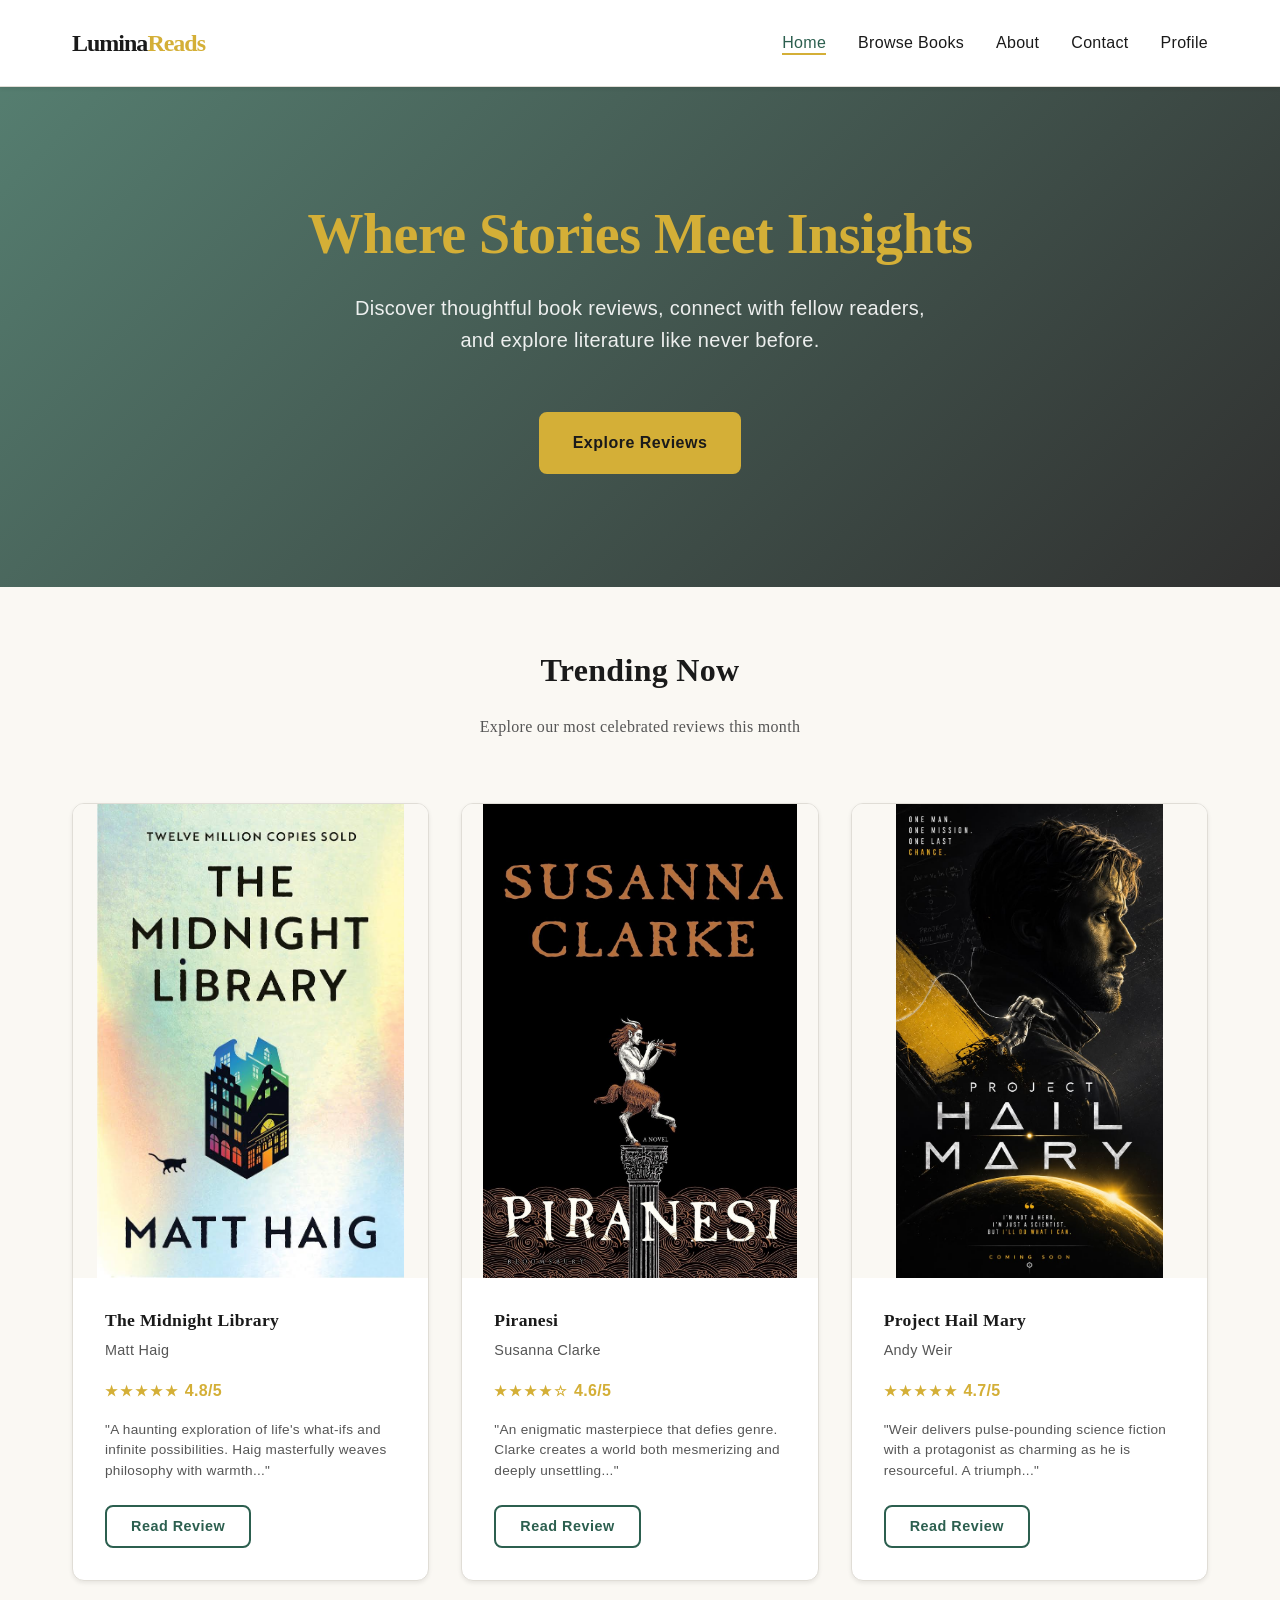
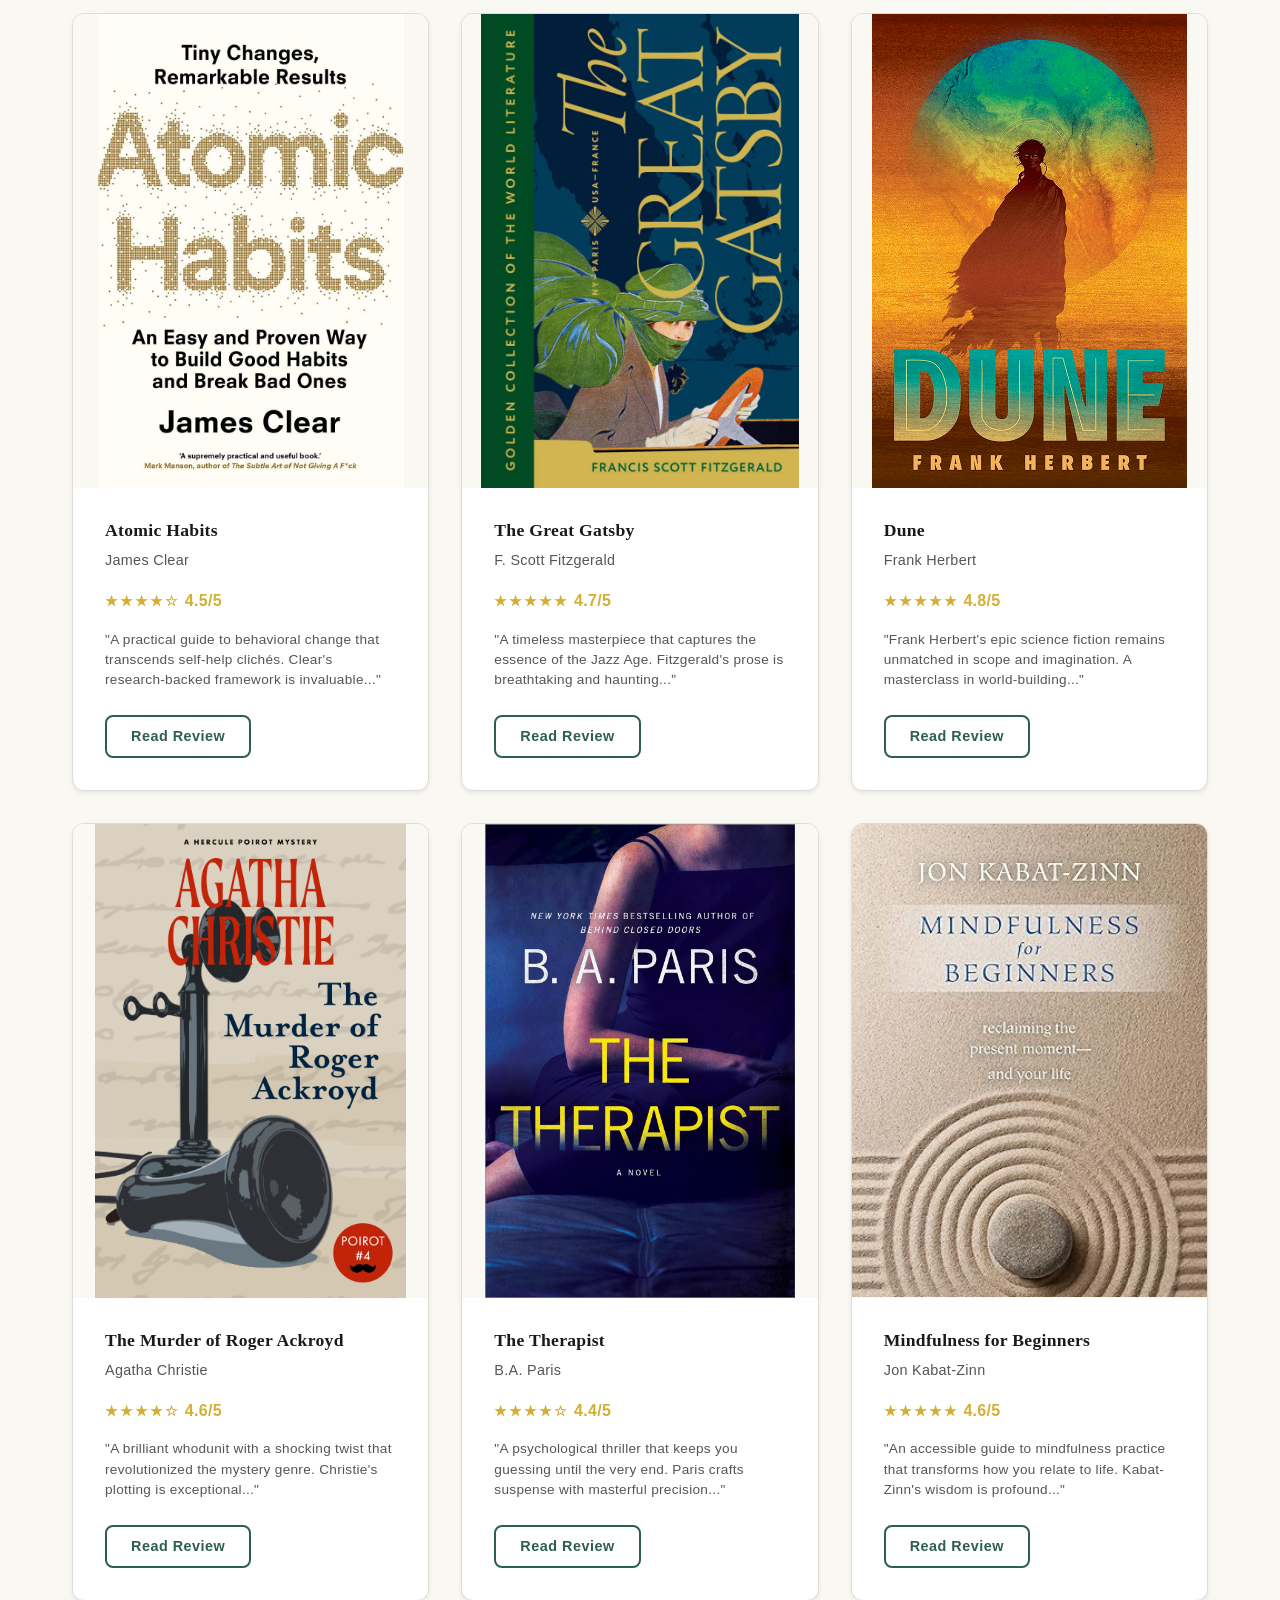
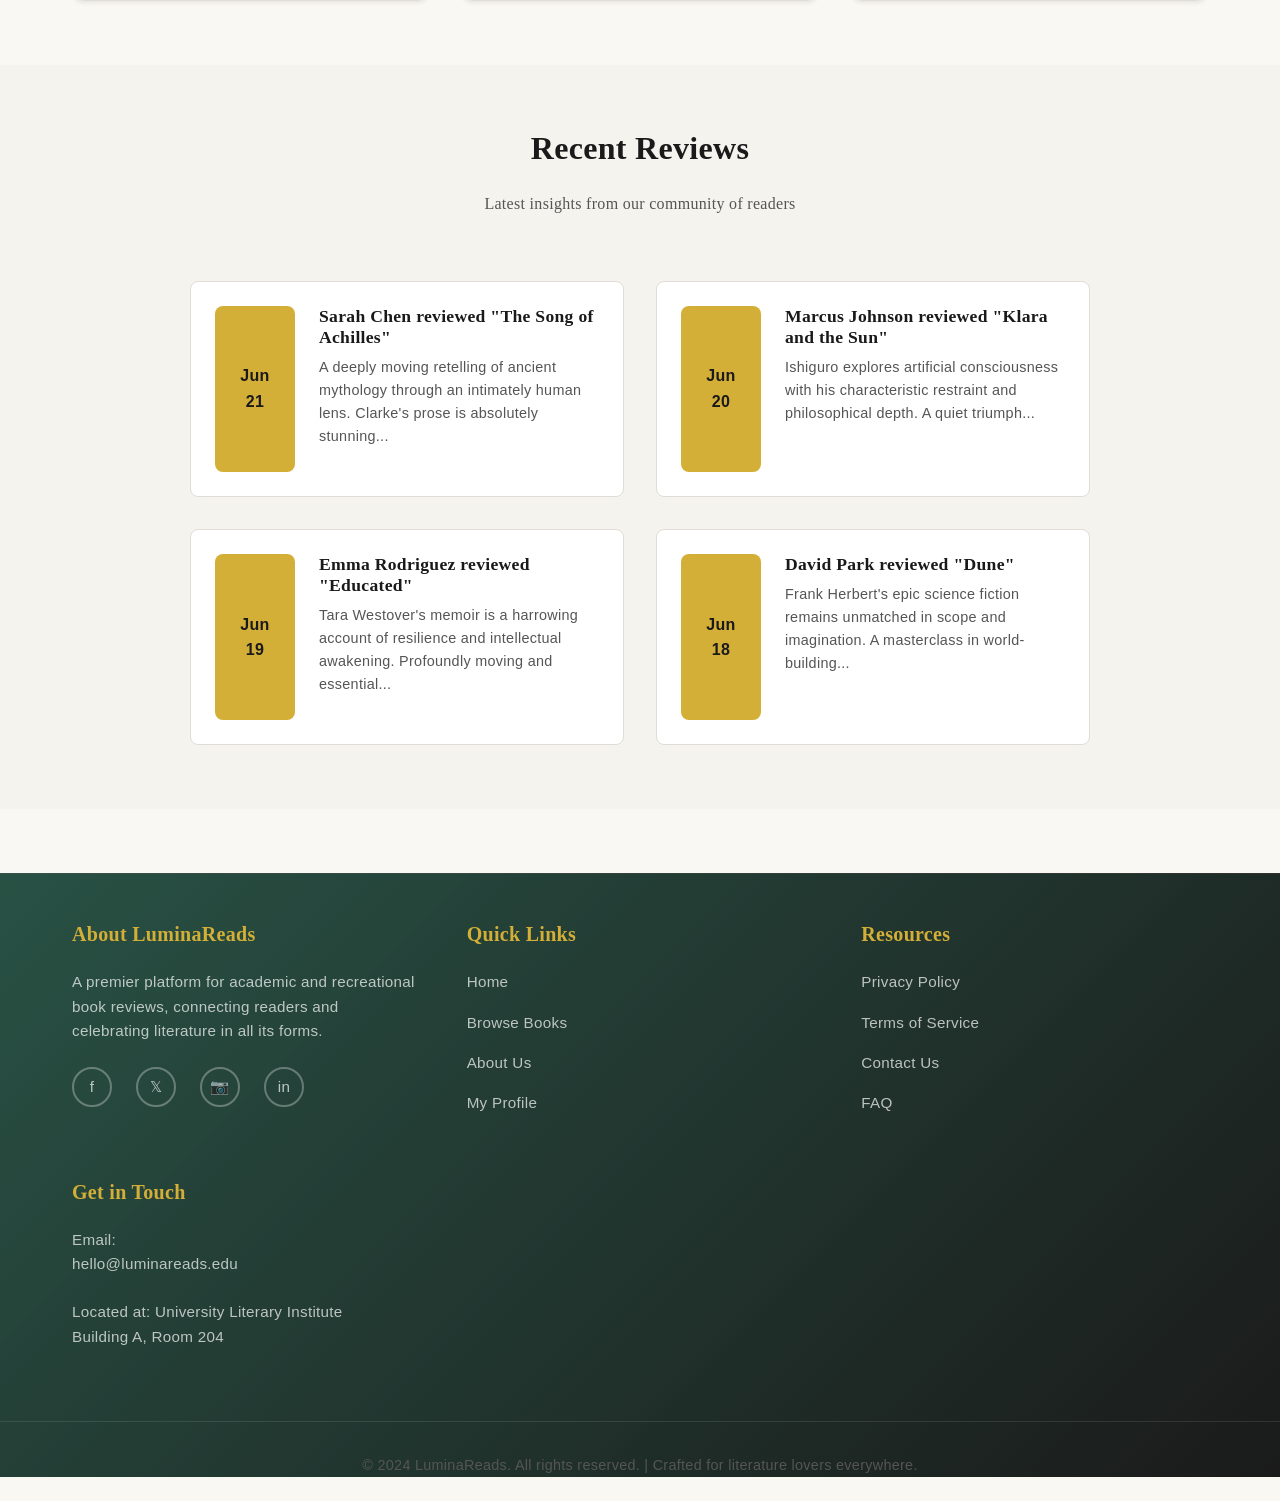
==== commit 63895625: "Book cover image and book title added to the index.html file. The README.md file has been updated wi" ====
--- a/index.html
+++ b/index.html
@@ -68,7 +68,7 @@
         <!-- Book Card 2 -->
         <div class="book-card">
           <div class="book-card-image">
-            <img src="photo/piranesi.jpg" alt="Piranesi cover">
+            <img src="photo/Piranesi.jpg" alt="Piranesi cover">
           </div>
           <div class="book-card-content">
             <h3 class="book-card-title">Piranesi</h3>
@@ -158,7 +158,7 @@
         <!-- Book Card 7 -->
         <div class="book-card">
           <div class="book-card-image">
-            <img src="photo/The Murder Of Roger Ackroyd.jpg" alt="The Murder of Roger Ackroyd cover">
+            <img src="photo/The Murder of Roger Ackroyd.jpg" alt="The Murder of Roger Ackroyd cover">
           </div>
           <div class="book-card-content">
             <h3 class="book-card-title">The Murder of Roger Ackroyd</h3>
@@ -194,7 +194,7 @@
         <!-- Book Card 9 -->
         <div class="book-card">
           <div class="book-card-image">
-            <img src="photo/Mindfulness For Beginners.jpg" alt="Mindfulness for Beginners cover">
+            <img src="photo/Mindfulness for Beginners.jpg" alt="Mindfulness for Beginners cover">
           </div>
           <div class="book-card-content">
             <h3 class="book-card-title">Mindfulness for Beginners</h3>
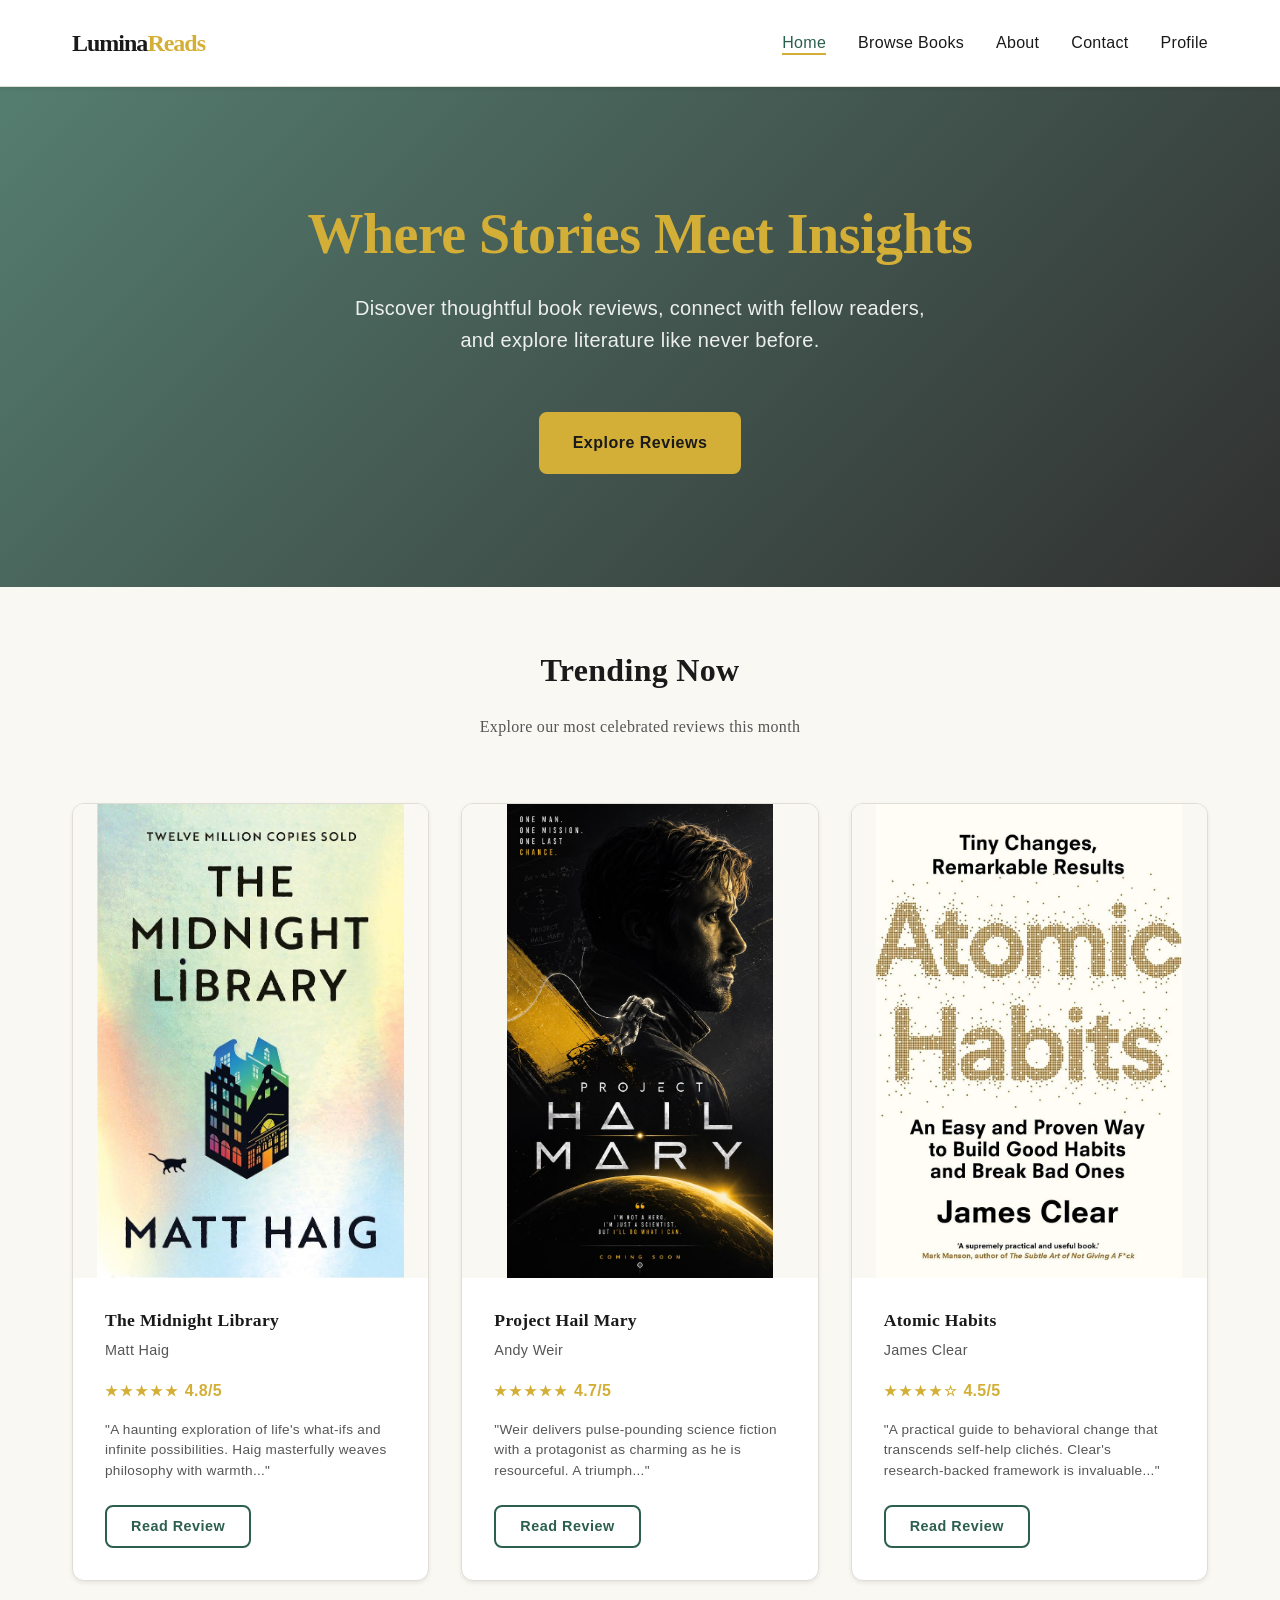
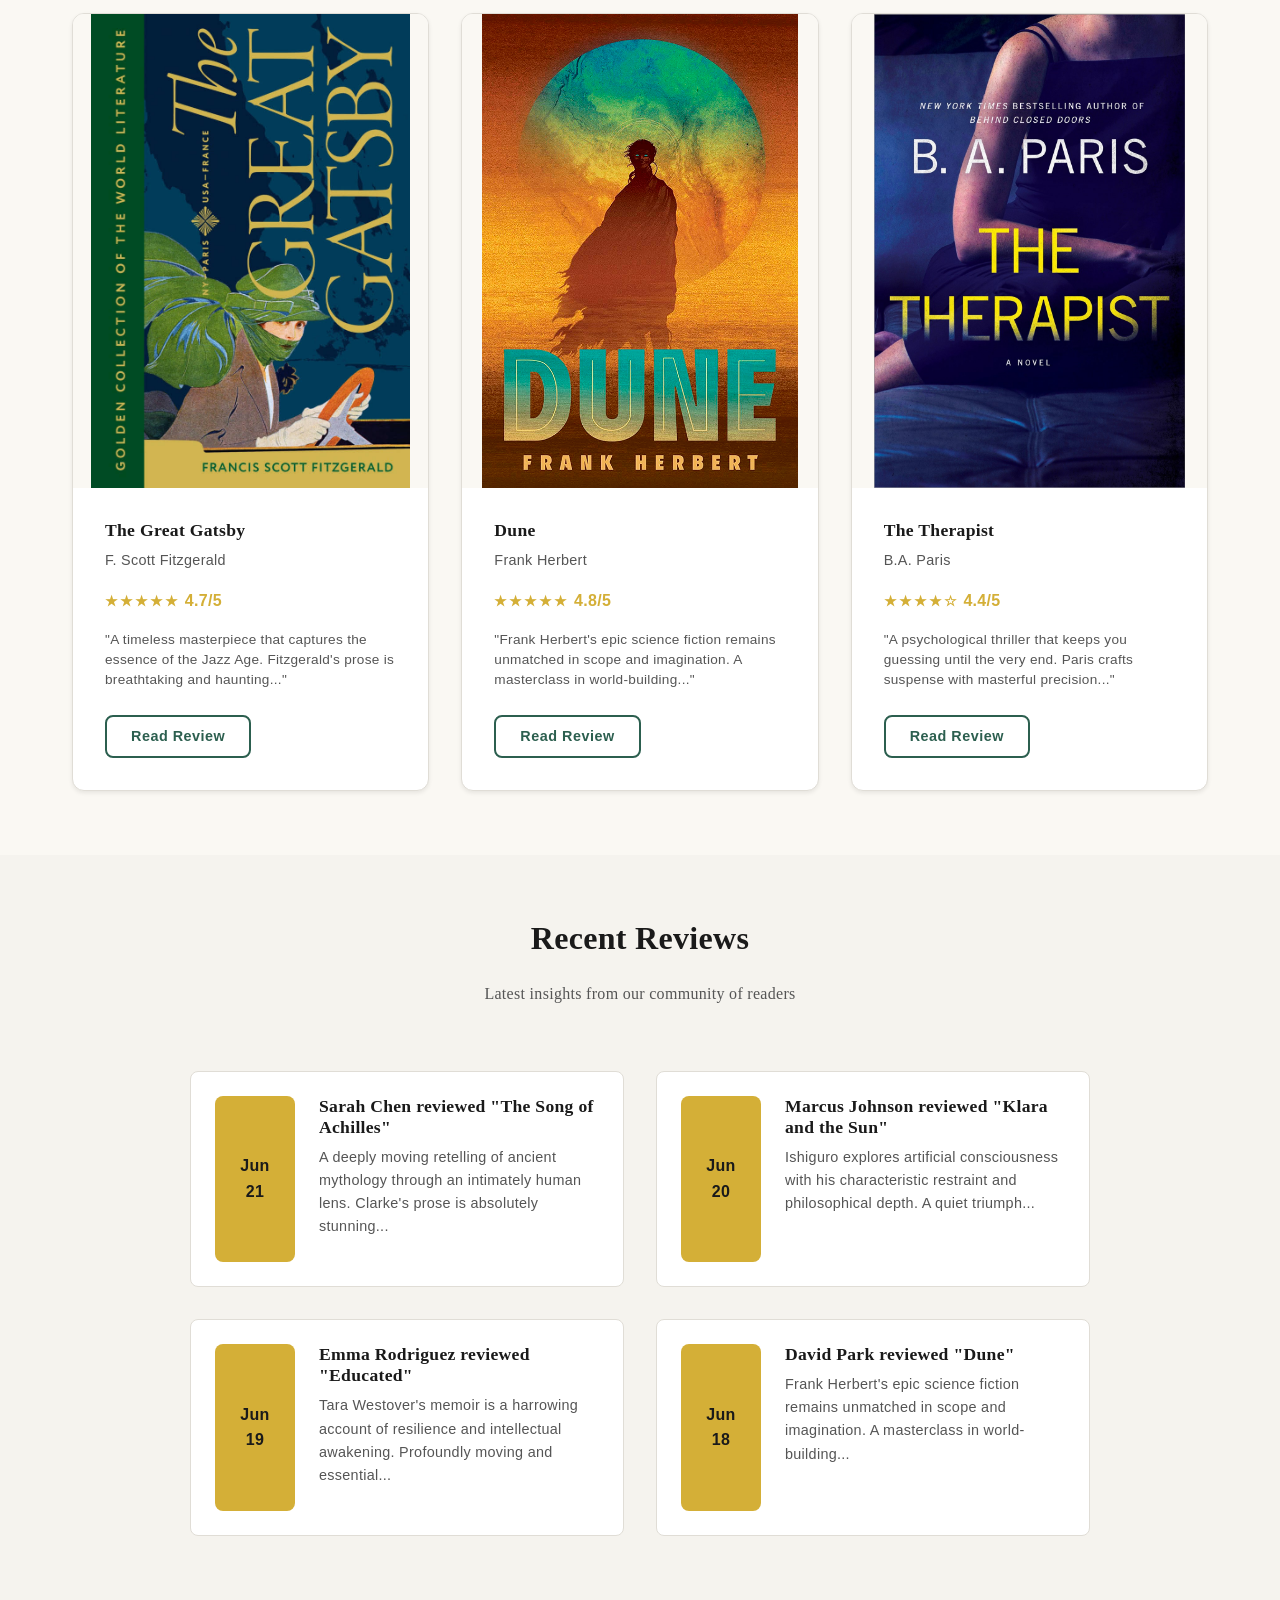
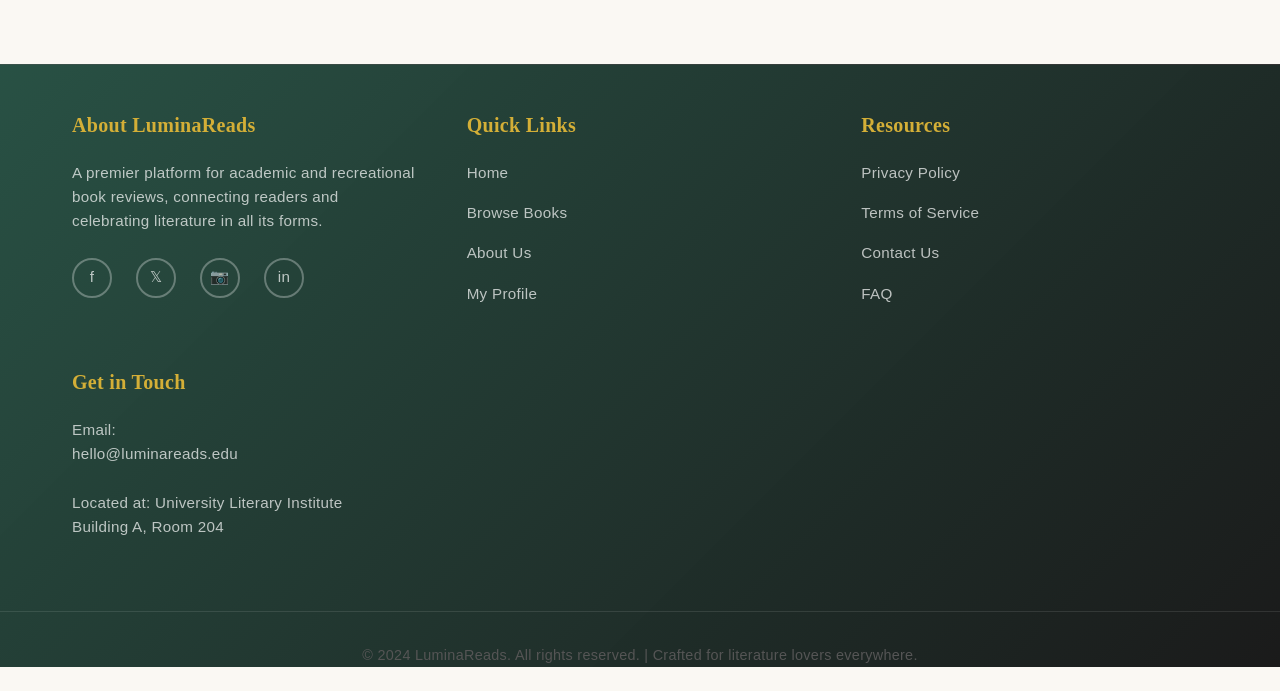
==== commit 3ea1c34a: "delete:   books" ====
--- a/index.html
+++ b/index.html
@@ -65,24 +65,6 @@
           </div>
         </div>
 
-        <!-- Book Card 2 -->
-        <div class="book-card">
-          <div class="book-card-image">
-            <img src="photo/Piranesi.jpg" alt="Piranesi cover">
-          </div>
-          <div class="book-card-content">
-            <h3 class="book-card-title">Piranesi</h3>
-            <p class="book-card-author">Susanna Clarke</p>
-            <div class="rating">
-              <span class="stars">★★★★☆</span> 4.6/5
-            </div>
-            <p class="review-snippet">"An enigmatic masterpiece that defies genre. Clarke creates a world both mesmerizing and deeply unsettling..."</p>
-            <div class="book-card-footer">
-              <a href="book-detail.html" class="btn btn-small btn-secondary">Read Review</a>
-            </div>
-          </div>
-        </div>
-
         <!-- Book Card 3 -->
         <div class="book-card">
           <div class="book-card-image">
@@ -155,24 +137,6 @@
           </div>
         </div>
 
-        <!-- Book Card 7 -->
-        <div class="book-card">
-          <div class="book-card-image">
-            <img src="photo/The Murder of Roger Ackroyd.jpg" alt="The Murder of Roger Ackroyd cover">
-          </div>
-          <div class="book-card-content">
-            <h3 class="book-card-title">The Murder of Roger Ackroyd</h3>
-            <p class="book-card-author">Agatha Christie</p>
-            <div class="rating">
-              <span class="stars">★★★★☆</span> 4.6/5
-            </div>
-            <p class="review-snippet">"A brilliant whodunit with a shocking twist that revolutionized the mystery genre. Christie's plotting is exceptional..."</p>
-            <div class="book-card-footer">
-              <a href="book-detail.html" class="btn btn-small btn-secondary">Read Review</a>
-            </div>
-          </div>
-        </div>
-
         <!-- Book Card 8 -->
         <div class="book-card">
           <div class="book-card-image">
@@ -185,24 +149,6 @@
               <span class="stars">★★★★☆</span> 4.4/5
             </div>
             <p class="review-snippet">"A psychological thriller that keeps you guessing until the very end. Paris crafts suspense with masterful precision..."</p>
-            <div class="book-card-footer">
-              <a href="book-detail.html" class="btn btn-small btn-secondary">Read Review</a>
-            </div>
-          </div>
-        </div>
-
-        <!-- Book Card 9 -->
-        <div class="book-card">
-          <div class="book-card-image">
-            <img src="photo/Mindfulness for Beginners.jpg" alt="Mindfulness for Beginners cover">
-          </div>
-          <div class="book-card-content">
-            <h3 class="book-card-title">Mindfulness for Beginners</h3>
-            <p class="book-card-author">Jon Kabat-Zinn</p>
-            <div class="rating">
-              <span class="stars">★★★★★</span> 4.6/5
-            </div>
-            <p class="review-snippet">"An accessible guide to mindfulness practice that transforms how you relate to life. Kabat-Zinn's wisdom is profound..."</p>
             <div class="book-card-footer">
               <a href="book-detail.html" class="btn btn-small btn-secondary">Read Review</a>
             </div>
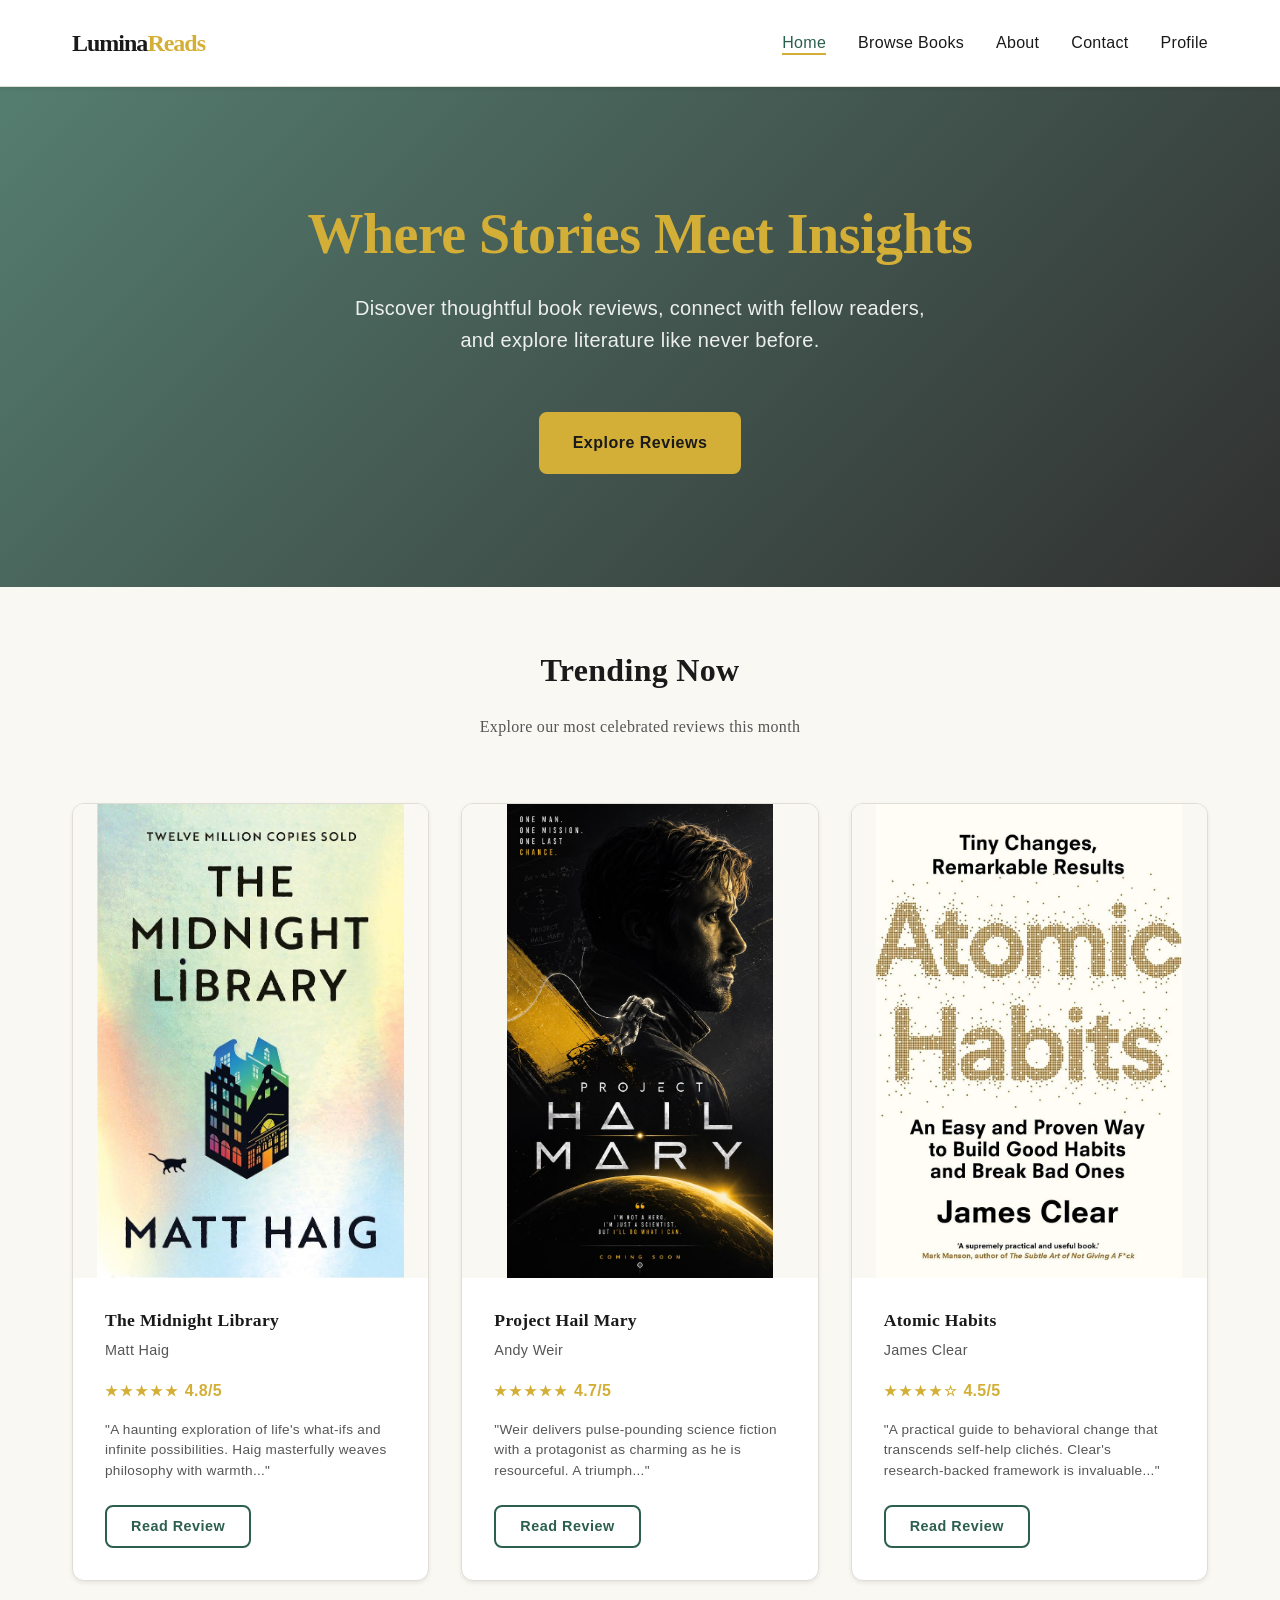
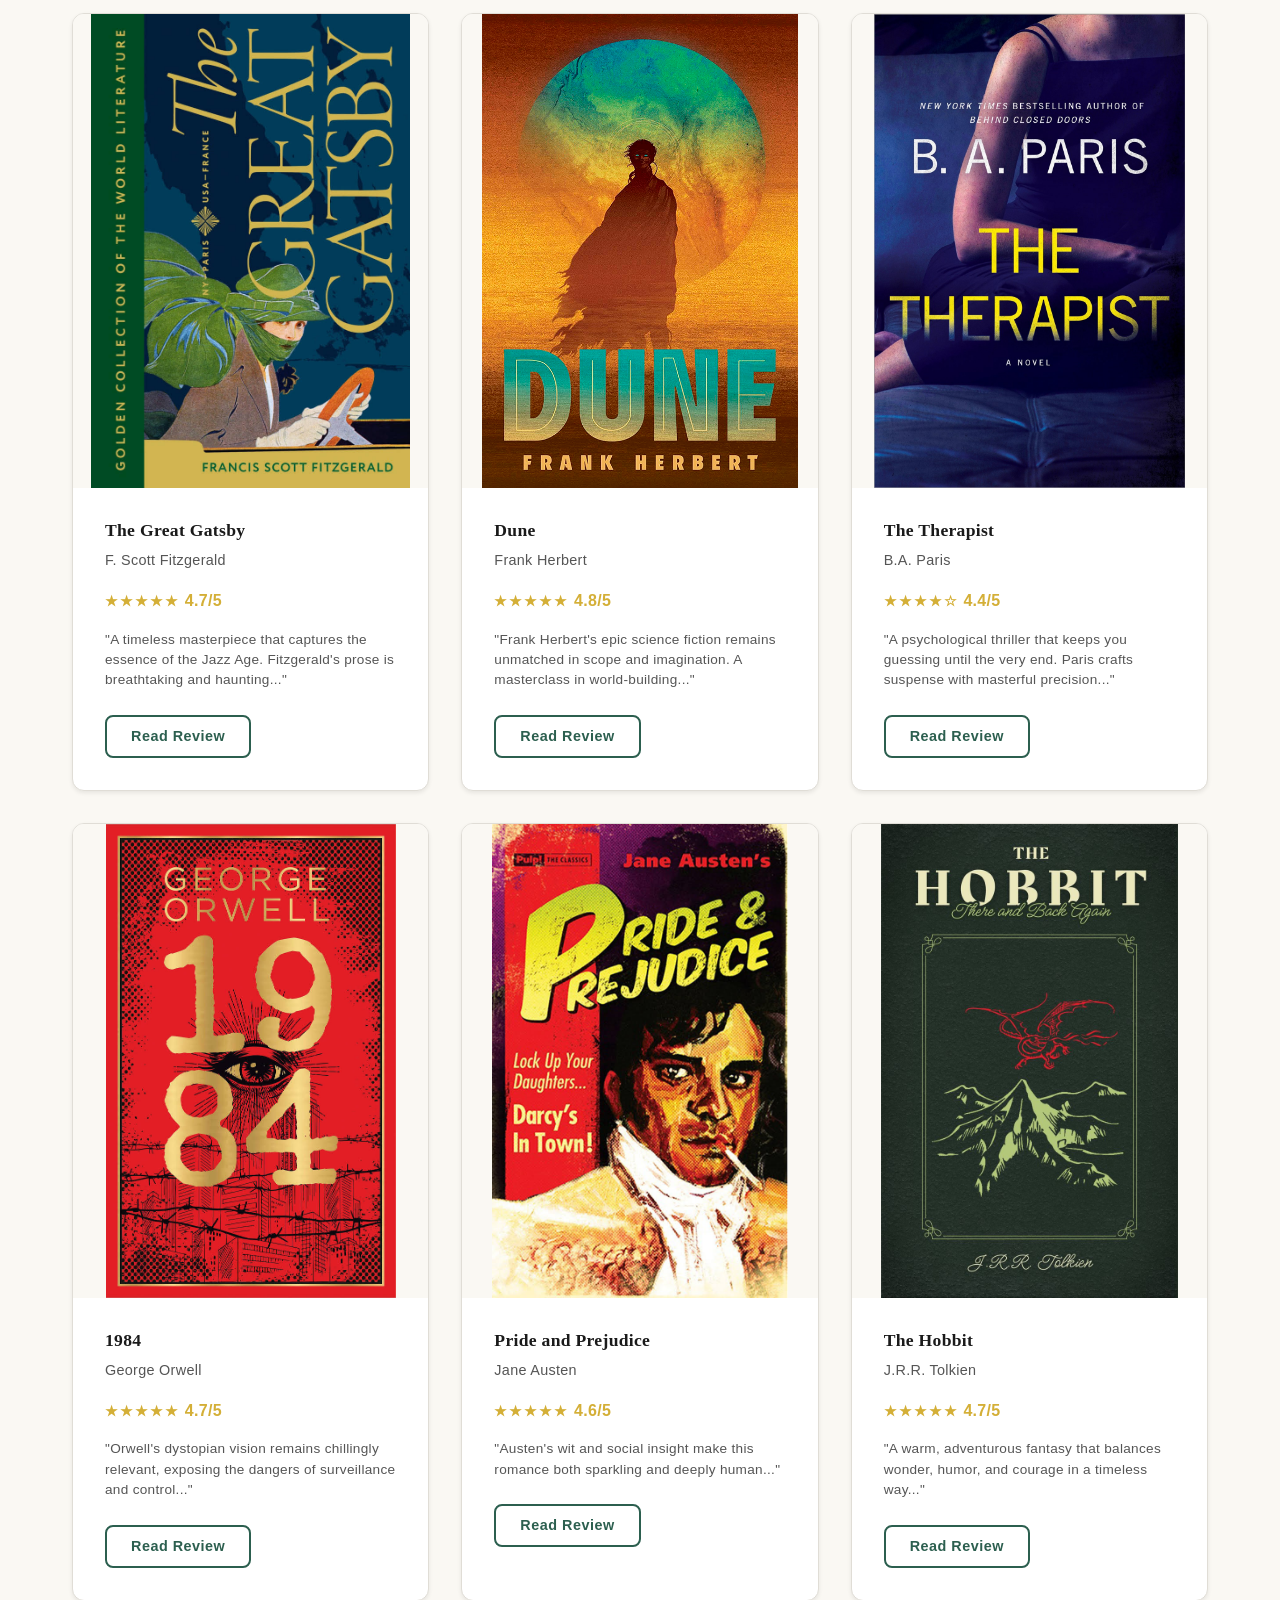
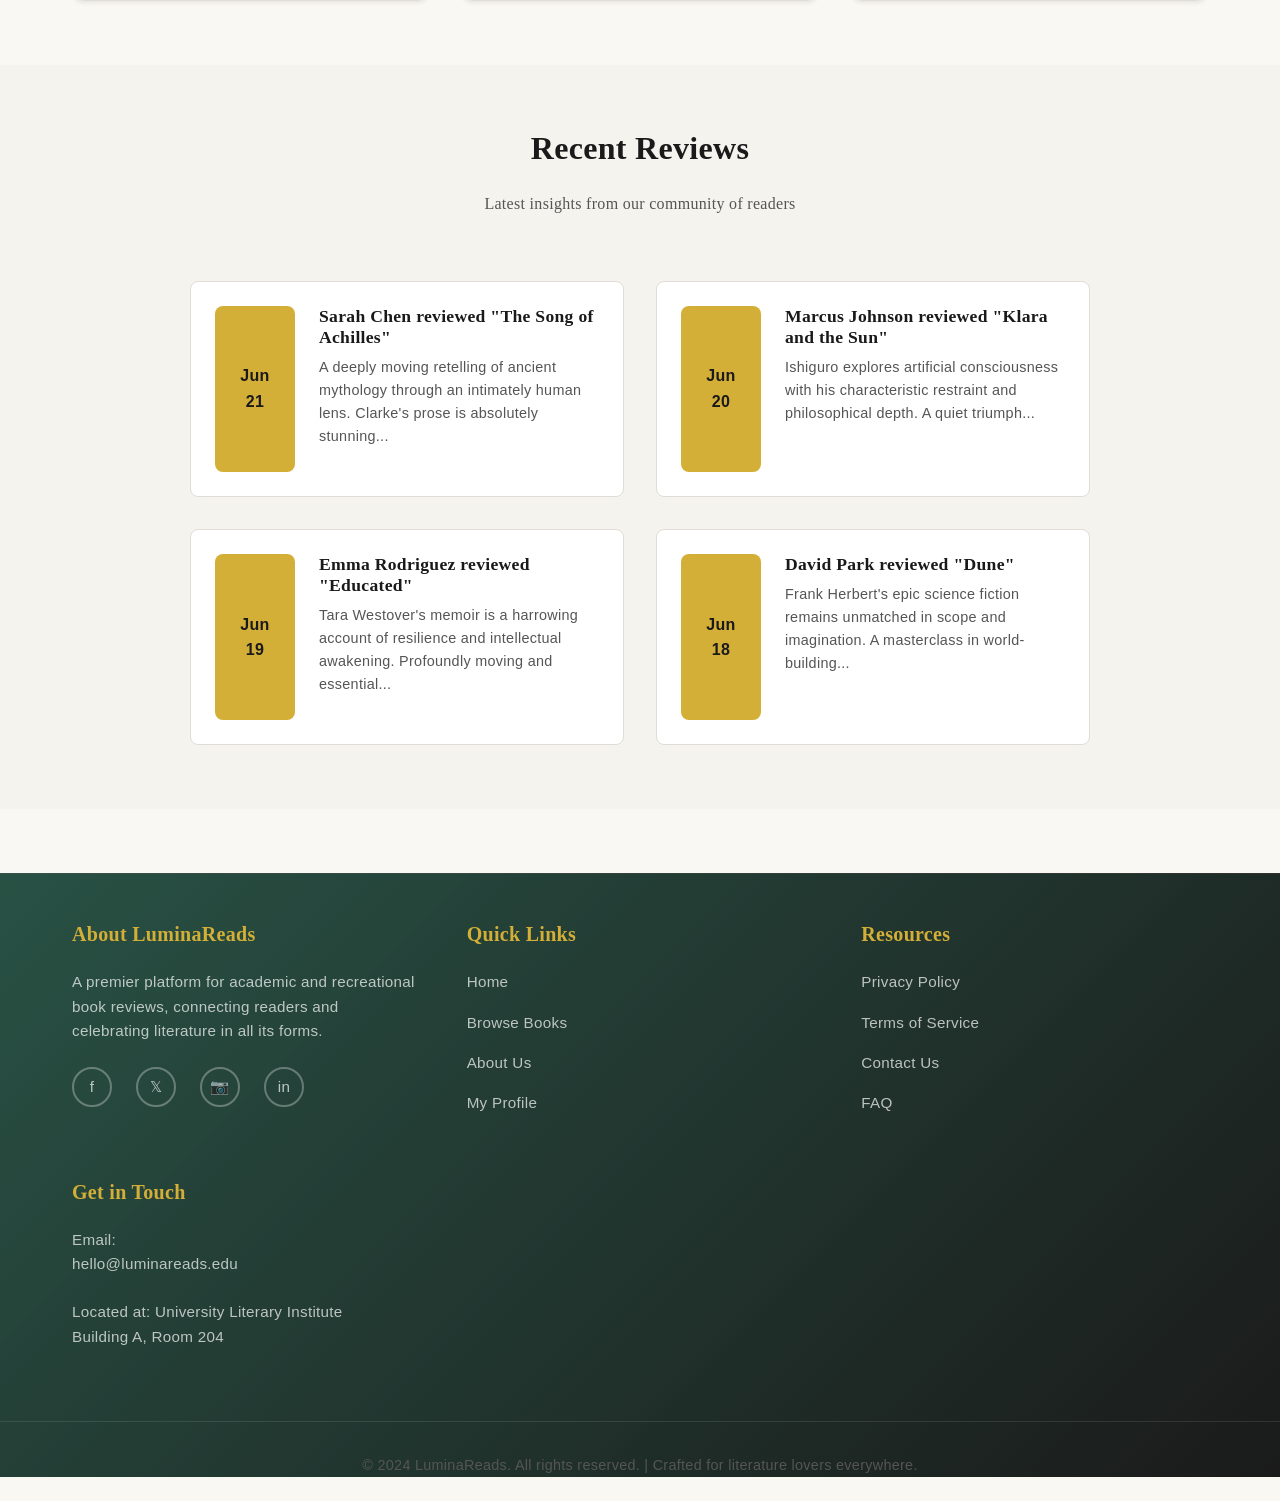
==== commit 689cc676: "home page update" ====
--- a/index.html
+++ b/index.html
@@ -154,6 +154,60 @@
             </div>
           </div>
         </div>
+
+        <!-- Book Card 9 -->
+        <div class="book-card">
+          <div class="book-card-image">
+            <img src="photo/1984.jpg" alt="1984 cover">
+          </div>
+          <div class="book-card-content">
+            <h3 class="book-card-title">1984</h3>
+            <p class="book-card-author">George Orwell</p>
+            <div class="rating">
+              <span class="stars">★★★★★</span> 4.7/5
+            </div>
+            <p class="review-snippet">"Orwell's dystopian vision remains chillingly relevant, exposing the dangers of surveillance and control..."</p>
+            <div class="book-card-footer">
+              <a href="book-detail.html" class="btn btn-small btn-secondary">Read Review</a>
+            </div>
+          </div>
+        </div>
+
+        <!-- Book Card 10 -->
+        <div class="book-card">
+          <div class="book-card-image">
+            <img src="photo/Pride and Prejudice.jpg" alt="Pride and Prejudice cover">
+          </div>
+          <div class="book-card-content">
+            <h3 class="book-card-title">Pride and Prejudice</h3>
+            <p class="book-card-author">Jane Austen</p>
+            <div class="rating">
+              <span class="stars">★★★★★</span> 4.6/5
+            </div>
+            <p class="review-snippet">"Austen's wit and social insight make this romance both sparkling and deeply human..."</p>
+            <div class="book-card-footer">
+              <a href="book-detail.html" class="btn btn-small btn-secondary">Read Review</a>
+            </div>
+          </div>
+        </div>
+
+        <!-- Book Card 11 -->
+        <div class="book-card">
+          <div class="book-card-image">
+            <img src="photo/The Hobbit.jpg" alt="The Hobbit cover">
+          </div>
+          <div class="book-card-content">
+            <h3 class="book-card-title">The Hobbit</h3>
+            <p class="book-card-author">J.R.R. Tolkien</p>
+            <div class="rating">
+              <span class="stars">★★★★★</span> 4.7/5
+            </div>
+            <p class="review-snippet">"A warm, adventurous fantasy that balances wonder, humor, and courage in a timeless way..."</p>
+            <div class="book-card-footer">
+              <a href="book-detail.html" class="btn btn-small btn-secondary">Read Review</a>
+            </div>
+          </div>
+        </div>
       </div>
     </div>
   </section>
